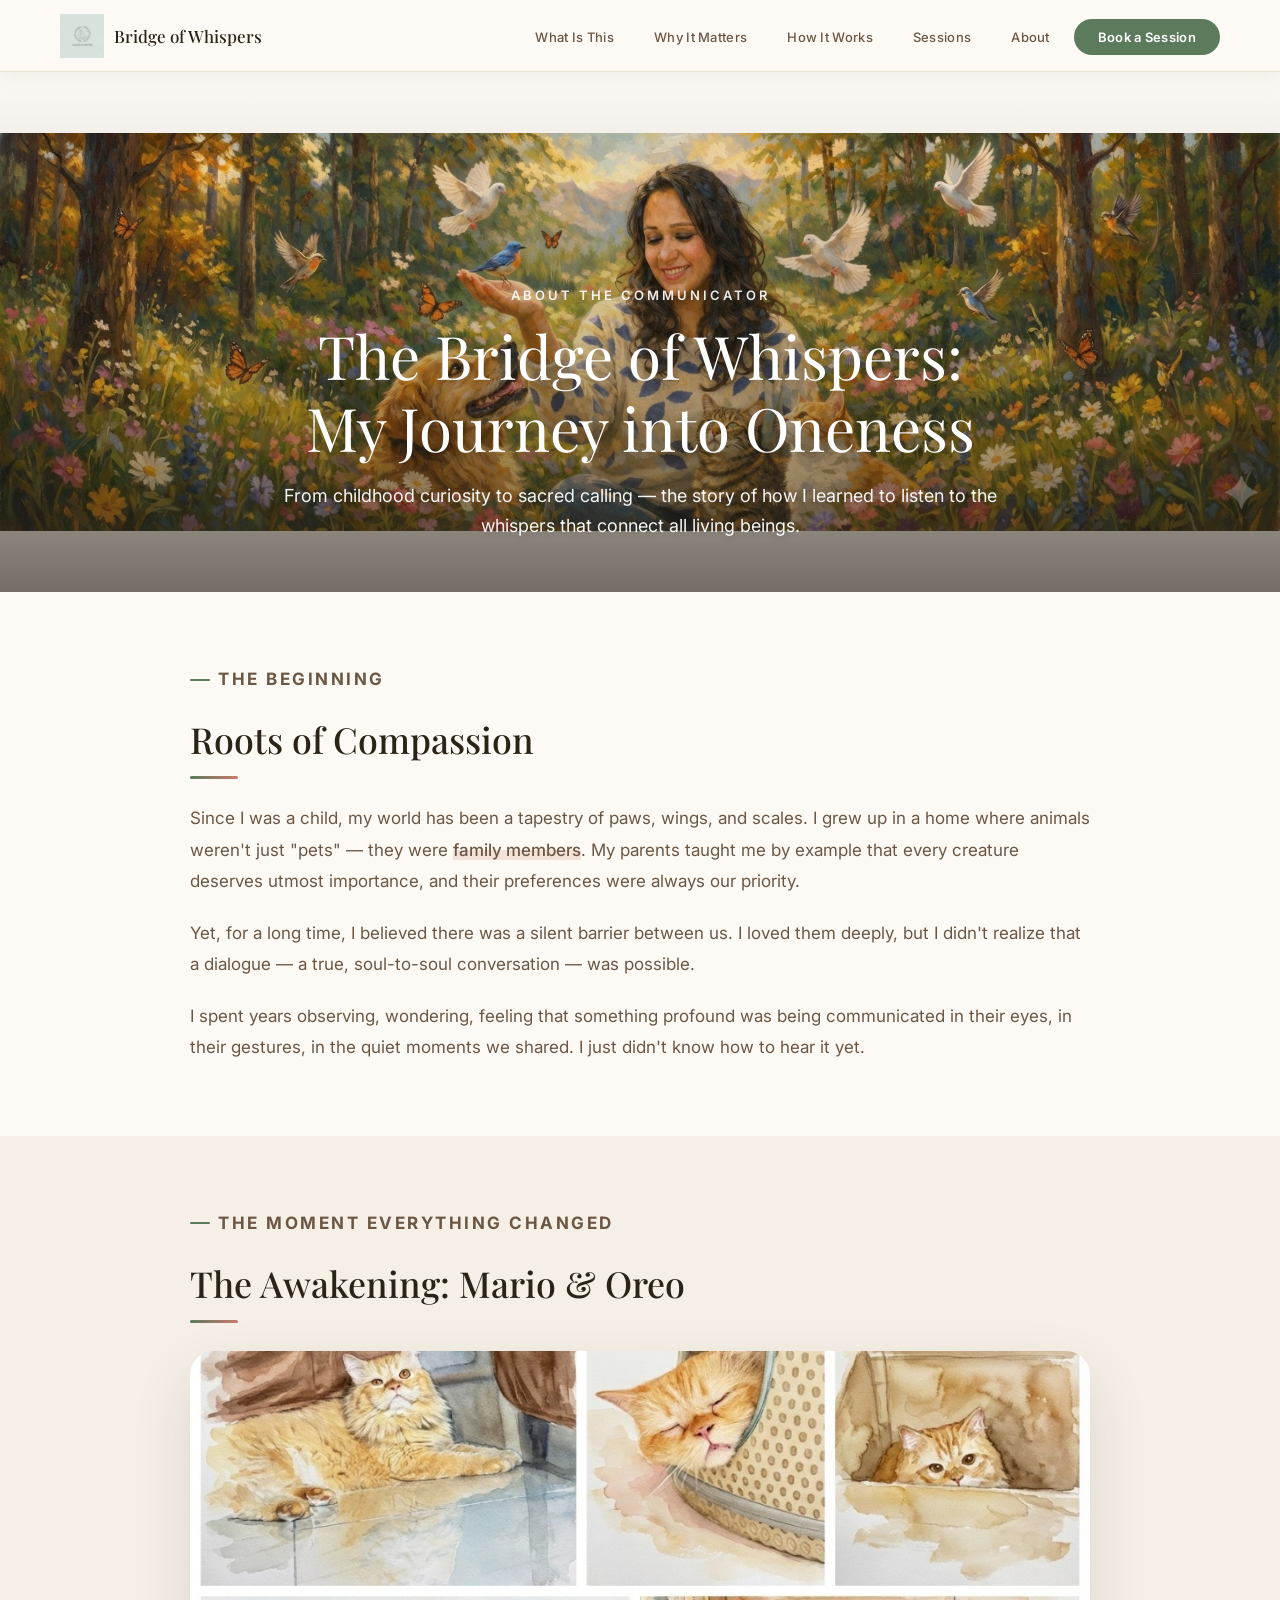
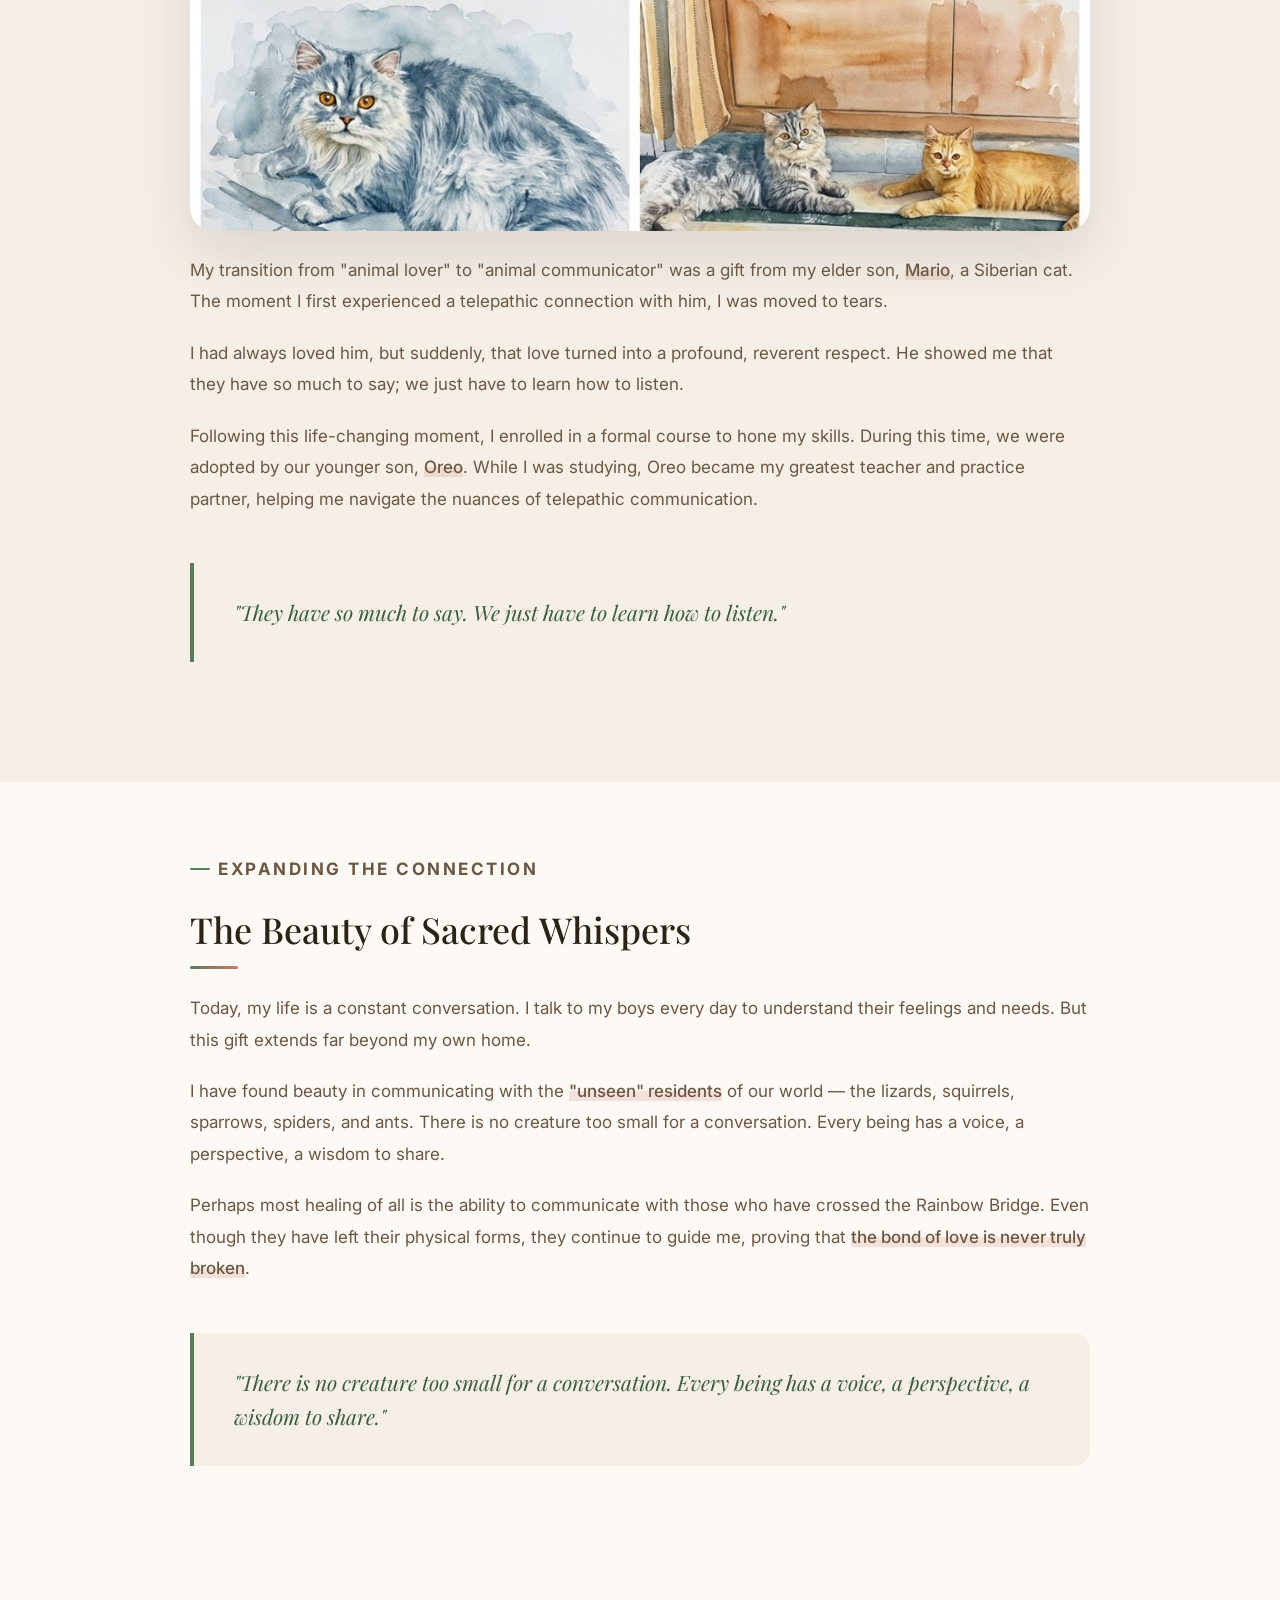
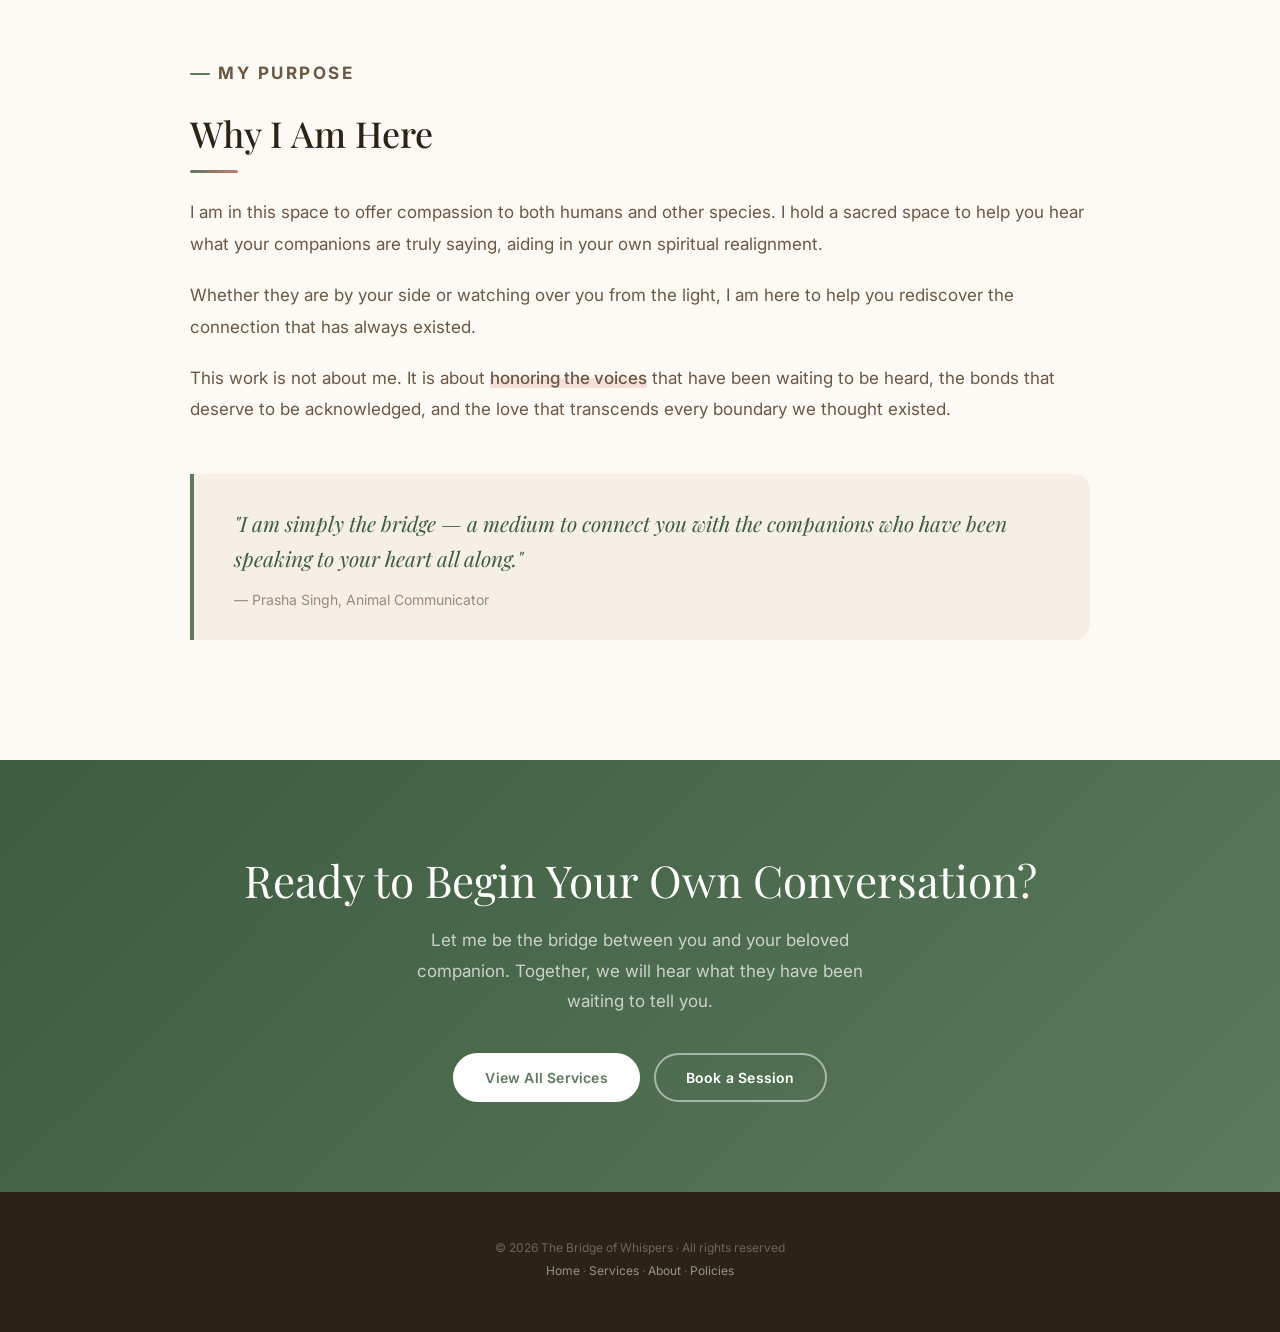
==== about.html @ b5a5ca09 "sacred whispers" ====
<!DOCTYPE html>
<html lang="en">
<head>
<meta charset="UTF-8">
<meta name="viewport" content="width=device-width, initial-scale=1.0">
<title>About Prasha Singh · Bridge of Whispers</title>
<link rel="preconnect" href="https://fonts.googleapis.com">
<link href="https://fonts.googleapis.com/css2?family=Playfair+Display:ital,wght@0,400;0,500;1,400;1,500&family=Inter:wght@300;400;500;600&display=swap" rel="stylesheet">
<style>
/* ─── GLOBAL RESET ─── */
*,*::before,*::after{box-sizing:border-box;margin:0;padding:0}
html{scroll-behavior:smooth;font-size:16px}
body{font-family:'Inter',system-ui,sans-serif;background:#FDFAF5;color:#2C2317;-webkit-font-smoothing:antialiased;overflow-x:hidden}
img{display:block;max-width:100%;height:auto}
a{color:inherit;text-decoration:none}
button{font-family:inherit;cursor:pointer;border:none;outline:none}
ul{list-style:none}

#prog{position:fixed;top:0;left:0;height:3px;width:0%;background:linear-gradient(to right,#5C7A5C,#C97B6E);z-index:9999;transition:width .05s}

/* ══════════════════════════════════════════
   NAV
══════════════════════════════════════════ */
.nav{
  position:fixed;top:0;left:0;right:0;z-index:1000;
  display:flex;align-items:center;justify-content:space-between;
  padding:0 60px;height:72px;
  background:rgba(253,250,245,0.96);
  backdrop-filter:blur(12px);
  border-bottom:1px solid #EDE4D6;
  box-shadow:0 2px 20px rgba(44,35,23,0.08);
}
.nav-logo{display:flex;align-items:center;gap:10px}
.nav-logo img{height:44px;width:auto}
.nav-logo span{font-family:'Playfair Display',serif;font-size:17px;color:#2C2317;font-weight:500}
.nav-links{display:flex;align-items:center;gap:8px}
.nav-links a{
  padding:8px 16px;font-size:13px;font-weight:500;letter-spacing:.3px;
  color:#6B5744;border-radius:6px;transition:background .2s,color .2s;
}
.nav-links a:hover{background:#F0EBE2;color:#2C2317}
.nav-cta{
  padding:10px 24px !important;
  background:#5C7A5C !important;color:#fff !important;
  border-radius:50px !important;font-weight:600 !important;
  transition:background .2s,transform .2s,box-shadow .2s !important;
}
.nav-cta:hover{background:#4A6A4A !important;transform:translateY(-1px) !important;box-shadow:0 6px 20px rgba(92,122,92,.35) !important}
.hamburger{display:none;flex-direction:column;gap:5px;cursor:pointer;padding:8px;background:none;border:none}
.hamburger span{display:block;width:22px;height:2px;background:#2C2317;border-radius:2px;transition:.3s}

/* ══════════════════════════════════════════
   BUTTONS
══════════════════════════════════════════ */
.btn{
  display:inline-flex;align-items:center;gap:8px;
  padding:14px 30px;font-size:14px;font-weight:600;
  border-radius:50px;border:2px solid transparent;
  transition:all .25s;cursor:pointer;letter-spacing:.2px;
}
.btn-primary{background:#5C7A5C;color:#fff;border-color:#5C7A5C}
.btn-primary:hover{background:#4A6A4A;border-color:#4A6A4A;transform:translateY(-2px);box-shadow:0 8px 24px rgba(92,122,92,.35)}
.btn-secondary{background:transparent;color:#5C7A5C;border-color:#5C7A5C}
.btn-secondary:hover{background:#5C7A5C;color:#fff;transform:translateY(-2px)}

/* ══════════════════════════════════════════
   HERO (AURA-SCAN STYLE)
══════════════════════════════════════════ */
.page-hero{
  margin-top:72px;
  position:relative;
  height:520px;
  display:flex;
  align-items:center;
  justify-content:center;
  overflow:hidden;
  background:transparent;
}
.page-hero img{
  height:125%;
  width:auto;
  max-width:100%;
  object-fit:contain;
  display:block;
  margin:0 auto;
}
.page-hero::before{
  content:'';
  position:absolute;
  inset:0;
  background:linear-gradient(
    to top,
    rgba(44,35,23,.65) 0%,
    rgba(44,35,23,.2) 50%,
    transparent 100%
  );
  pointer-events:none;
}
.page-hero-inner{
  position:absolute;
  bottom:50px;
  left:50%;
  transform:translateX(-50%);
  max-width:900px;
  width:100%;
  padding:0 24px;
  text-align:center;
  z-index:2;
  color:#fff;
}
.page-hero-subtitle{
  font-size:13px;font-weight:600;letter-spacing:3px;text-transform:uppercase;
  margin-bottom:16px;opacity:.9;
}
.page-hero-title{
  font-family:'Playfair Display',serif;
  font-size:clamp(36px,5vw,60px);
  font-weight:400;line-height:1.2;
  margin-bottom:18px;text-shadow:0 4px 20px rgba(0,0,0,.3);
}
.page-hero-desc{
  font-size:18px;line-height:1.7;
  max-width:720px;margin:0 auto;
  opacity:.95;text-shadow:0 2px 10px rgba(0,0,0,.2);
}

/* ══════════════════════════════════════════
   ABOUT SECTIONS (AURA-SCAN FORMAT)
══════════════════════════════════════════ */
.service-section{padding:72px 24px;background:#FDFAF5}
.service-section.alt-bg{background:#F5EFE6}
.container{max-width:900px;margin:0 auto}
.section-tag{
  display:inline-flex;align-items:center;gap:8px;
  font-size:11px;font-weight:700;letter-spacing:2.5px;text-transform:uppercase;
  color:#5C7A5C;margin-bottom:16px;
}
.section-tag::before{content:'';display:block;width:20px;height:2px;background:#5C7A5C;border-radius:2px}
.service-section h2{
  font-family:'Playfair Display',serif;font-size:clamp(26px,2.8vw,36px);
  font-weight:500;color:#2C2317;margin-bottom:24px;
  position:relative;padding-bottom:16px;
}
.service-section h2::after{
  content:'';position:absolute;bottom:0;left:0;
  width:48px;height:3px;background:linear-gradient(90deg,#5C7A5C,#C97B6E);
  border-radius:2px;
}
.service-section p{
  font-size:17px;line-height:1.85;color:#6B5744;margin-bottom:20px;
}
.service-section p:last-of-type{margin-bottom:0}
.service-image{
  width:100%;max-height:480px;object-fit:cover;
  border-radius:24px;margin:28px 0 24px;
  box-shadow:0 24px 60px rgba(44,35,23,.12);
}

/* Quote blocks */
.quote-block{
  margin:48px 0;padding:32px 40px;
  background:#F5EFE6;border-left:4px solid#5C7A5C;
  border-radius:0 16px 16px 0;
}
.quote-block p{
  font-family:'Playfair Display',serif;
  font-size:21px;font-style:italic;line-height:1.65;
  color:#3D5C40;margin:0;
}
.quote-block cite{
  display:block;font-style:normal;font-size:14px;
  color:#9B8A7A;margin-top:16px;font-family:'Inter',sans-serif;
}

/* Highlight text */
.highlight{
  background:linear-gradient(to bottom, transparent 50%, rgba(201,123,110,0.2) 50%);
  font-weight:500;
}

/* Mentors section */
.mentors{
  display:flex;gap:32px;margin-top:40px;
  padding-top:40px;border-top:1px solid #EDE4D6;
}
.mentor{
  flex:1;text-align:center;
  padding:24px;border-radius:16px;
  background:#fff;border:1px solid #EDE4D6;
  transition:transform .3s,box-shadow .3s;
}
.mentor:hover{transform:translateY(-4px);box-shadow:0 12px 40px rgba(44,35,23,.09)}
.mentor-icon{font-size:32px;margin-bottom:12px}
.mentor h4{
  font-family:'Playfair Display',serif;
  font-size:19px;font-weight:500;color:#2C2317;margin-bottom:6px;
}
.mentor p{font-size:13px;color:#9B8A7A}

/* ══════════════════════════════════════════
   CTA SECTION
══════════════════════════════════════════ */
.cta-section{
  background:linear-gradient(135deg,#3D5C40 0%,#5C7A5C 100%);
  padding:90px 60px;text-align:center;
}
.cta-section h2{
  font-family:'Playfair Display',serif;font-size:clamp(28px,3.5vw,44px);
  font-weight:400;color:#fff;margin-bottom:16px;
}
.cta-section p{font-size:17px;color:rgba(255,255,255,.7);max-width:500px;margin:0 auto 36px;line-height:1.8}
.cta-btns{display:flex;gap:14px;justify-content:center;flex-wrap:wrap}
.btn-white{background:#fff;color:#5C7A5C;border-color:#fff}
.btn-white:hover{background:rgba(255,255,255,.9);transform:translateY(-2px)}

/* ══════════════════════════════════════════
   FOOTER
══════════════════════════════════════════ */
footer{background:#2C2317;padding:48px 60px;text-align:center}
footer p{font-size:12px;color:rgba(255,255,255,.3);margin-bottom:6px}
footer a{color:rgba(255,255,255,.5);transition:color .2s}
footer a:hover{color:#fff}

/* ══════════════════════════════════════════
   RESPONSIVE
══════════════════════════════════════════ */
@media(max-width:1024px){
  .mentors{flex-direction:column}
}
@media(max-width:900px){
  .nav{padding:0 24px}
  .nav-links{display:none}
  .hamburger{display:flex}
  .page-hero{min-height:38vh;height:auto;padding:24px 20px 36px}
  .page-hero img{height:auto;max-height:50vh}
  .service-section{padding:56px 20px}
  .cta-section{padding:72px 32px}
  footer{padding:36px 32px}
}
@media(max-width:640px){
  .page-hero-title{font-size:32px}
  .page-hero-desc{font-size:16px}
  .quote-block{padding:24px;margin:32px 0}
  .quote-block p{font-size:18px}
}
.nav-links.mobile-open{
  display:flex;flex-direction:column;position:fixed;
  top:72px;left:0;right:0;bottom:0;
  background:rgba(253,250,245,0.97);backdrop-filter:blur(16px);
  align-items:center;justify-content:center;gap:28px;z-index:999;
}
.nav-links.mobile-open a{font-size:20px;padding:10px 20px}

/* ══════════════════════════════════════════
   REVEAL ANIMATIONS
══════════════════════════════════════════ */
.r{opacity:0;transform:translateY(24px);transition:opacity .7s ease,transform .7s ease}
.r.show{opacity:1;transform:none}
</style>
</head>
<body>

<div id="prog"></div>

<!-- ══ NAV ══ -->
<nav class="nav">
  <a href="index.html" class="nav-logo">
    <img src="assets/image12.png" alt="Bridge of Whispers logo">
    <span>Bridge of Whispers</span>
  </a>
  <ul class="nav-links" id="navLinks">
    <li><a href="index.html#what">What Is This</a></li>
    <li><a href="index.html#why">Why It Matters</a></li>
    <li><a href="index.html#how">How It Works</a></li>
    <li><a href="index.html#sessions">Sessions</a></li>
    <li><a href="about.html">About</a></li>
    <li><a href="index.html" class="nav-cta">Book a Session</a></li>
  </ul>
  <button class="hamburger" id="menuBtn" aria-label="Open menu">
    <span></span><span></span><span></span>
  </button>
</nav>

<!-- ══ HERO ══ -->
<section class="page-hero" aria-label="About Prasha Singh">
  <img src="assets/aboutsection.png" alt="Prasha Singh with animals">
  <div class="page-hero-inner">
    <p class="page-hero-subtitle">About the Communicator</p>
    <h1 class="page-hero-title">The Bridge of Whispers:<br>My Journey into Oneness</h1>
    <p class="page-hero-desc">
      From childhood curiosity to sacred calling — the story of how I learned to listen to the whispers that connect all living beings.
    </p>
  </div>
</section>

<!-- ══ ROOTS OF COMPASSION ══ -->
<section class="service-section">
  <div class="container">
    <p class="section-tag r">The Beginning</p>
    <h2 class="r">Roots of Compassion</h2>
    <p class="r">Since I was a child, my world has been a tapestry of paws, wings, and scales. I grew up in a home where animals weren't just "pets" — they were <span class="highlight">family members</span>. My parents taught me by example that every creature deserves utmost importance, and their preferences were always our priority.</p>
    <p class="r">Yet, for a long time, I believed there was a silent barrier between us. I loved them deeply, but I didn't realize that a dialogue — a true, soul-to-soul conversation — was possible.</p>
    <p class="r">I spent years observing, wondering, feeling that something profound was being communicated in their eyes, in their gestures, in the quiet moments we shared. I just didn't know how to hear it yet.</p>
  </div>
</section>

<!-- ══ THE AWAKENING ══ -->
<section class="service-section alt-bg">
  <div class="container">
    <p class="section-tag r">The Moment Everything Changed</p>
    <h2 class="r">The Awakening: Mario & Oreo</h2>
    <img class="service-image r" src="assets/image4.png" alt="Mario and Oreo - Siberian cats">
    <p class="r">My transition from "animal lover" to "animal communicator" was a gift from my elder son, <span class="highlight">Mario</span>, a Siberian cat. The moment I first experienced a telepathic connection with him, I was moved to tears.</p>
    <p class="r">I had always loved him, but suddenly, that love turned into a profound, reverent respect. He showed me that they have so much to say; we just have to learn how to listen.</p>
    <p class="r">Following this life-changing moment, I enrolled in a formal course to hone my skills. During this time, we were adopted by our younger son, <span class="highlight">Oreo</span>. While I was studying, Oreo became my greatest teacher and practice partner, helping me navigate the nuances of telepathic communication.</p>
    <div class="quote-block r">
      <p>"They have so much to say. We just have to learn how to listen."</p>
    </div>
  </div>
</section>

<!-- ══ BEAUTY OF SACRED WHISPERS ══ -->
<section class="service-section">
  <div class="container">
    <p class="section-tag r">Expanding the Connection</p>
    <h2 class="r">The Beauty of Sacred Whispers</h2>
    <p class="r">Today, my life is a constant conversation. I talk to my boys every day to understand their feelings and needs. But this gift extends far beyond my own home.</p>
    <p class="r">I have found beauty in communicating with the <span class="highlight">"unseen" residents</span> of our world — the lizards, squirrels, sparrows, spiders, and ants. There is no creature too small for a conversation. Every being has a voice, a perspective, a wisdom to share.</p>
    <p class="r">Perhaps most healing of all is the ability to communicate with those who have crossed the Rainbow Bridge. Even though they have left their physical forms, they continue to guide me, proving that <span class="highlight">the bond of love is never truly broken</span>.</p>
    <div class="quote-block r">
      <p>"There is no creature too small for a conversation. Every being has a voice, a perspective, a wisdom to share."</p>
    </div>
  </div>
</section>

<!-- ══ SPIRITUAL REALIGNMENT ══ -->
<!-- <section class="service-section alt-bg">
  <div class="container">
    <p class="section-tag r">The Path Revealed</p>
    <h2 class="r">A Spiritual Realignment</h2>
    <p class="r">This journey was more than just learning a skill; it was a <span class="highlight">soul awakening</span>. It led me to the realization of Oneness — the eternal truth that we are all connected.</p>
    <p class="r">Guided by my mentors, <strong>Akshaya Kawle</strong> and <strong>Aleesha Aggarwal Goyal</strong>, I learned to refine my skills in interspecies and landscape communication. They taught me not just the technique, but the reverence, the ethics, and the spiritual depth required to hold this sacred space.</p>
    <p class="r">I soon realized that this gift is not mine to "own." It is a divine flow. I am simply <span class="highlight">the bridge</span> — a medium to connect humans with animals, plants, and the very land we walk upon.</p>
    <div class="mentors r">
      <div class="mentor">
        <div class="mentor-icon">🌿</div>
        <h4>Akshaya Kawle</h4>
        <p>Mentor · Celtic Learning Solutions</p>
      </div>
      <div class="mentor">
        <div class="mentor-icon">✨</div>
        <h4>Aleesha Aggarwal Goyal</h4>
        <p>Mentor · Mystic Purple</p>
      </div>
    </div>
  </div>
</section> -->

<!-- ══ WHY I AM HERE ══ -->
<section class="service-section">
  <div class="container">
    <p class="section-tag r">My Purpose</p>
    <h2 class="r">Why I Am Here</h2>
    <p class="r">I am in this space to offer compassion to both humans and other species. I hold a sacred space to help you hear what your companions are truly saying, aiding in your own spiritual realignment.</p>
    <p class="r">Whether they are by your side or watching over you from the light, I am here to help you rediscover the connection that has always existed.</p>
    <p class="r">This work is not about me. It is about <span class="highlight">honoring the voices</span> that have been waiting to be heard, the bonds that deserve to be acknowledged, and the love that transcends every boundary we thought existed.</p>
    <div class="quote-block r">
      <p>"I am simply the bridge — a medium to connect you with the companions who have been speaking to your heart all along."</p>
      <cite>— Prasha Singh, Animal Communicator</cite>
    </div>
  </div>
</section>

<!-- ══ CTA ══ -->
<section class="cta-section">
  <h2>Ready to Begin Your Own Conversation?</h2>
  <p>Let me be the bridge between you and your beloved companion. Together, we will hear what they have been waiting to tell you.</p>
  <div class="cta-btns">
    <a href="index.html#sessions" class="btn btn-white">View All Services</a>
    <a href="index.html" class="btn" style="background:transparent;color:#fff;border-color:rgba(255,255,255,.5)">Book a Session</a>
  </div>
</section>

<!-- ══ FOOTER ══ -->
<footer>
  <p>© 2026 The Bridge of Whispers · All rights reserved</p>
  <p style="margin-top:8px">
    <a href="index.html">Home</a> · 
    <a href="index.html#sessions">Services</a> · 
    <a href="about.html">About</a> · 
    <a href="policies.html">Policies</a>
  </p>
</footer>

<script>
(function(){
  // Scroll progress
  const prog = document.getElementById('prog');
  window.addEventListener('scroll', function(){
    var pct = window.scrollY / (document.documentElement.scrollHeight - window.innerHeight) * 100;
    prog.style.width = pct + '%';
  }, {passive:true});

  // Mobile menu
  var menuBtn = document.getElementById('menuBtn');
  var navLinks = document.getElementById('navLinks');
  menuBtn.addEventListener('click', function(){
    var open = navLinks.classList.toggle('mobile-open');
    document.body.style.overflow = open ? 'hidden' : '';
    menuBtn.children[0].style.transform = open ? 'rotate(45deg) translate(5px,5px)' : '';
    menuBtn.children[1].style.opacity = open ? '0' : '1';
    menuBtn.children[2].style.transform = open ? 'rotate(-45deg) translate(5px,-5px)' : '';
  });
  navLinks.querySelectorAll('a').forEach(function(a){
    a.addEventListener('click', function(){
      navLinks.classList.remove('mobile-open');
      document.body.style.overflow = '';
      menuBtn.children[0].style.transform = '';
      menuBtn.children[1].style.opacity = '1';
      menuBtn.children[2].style.transform = '';
    });
  });

  // Reveal on scroll
  var revealEls = document.querySelectorAll('.r');
  var obs = new IntersectionObserver(function(entries){
    entries.forEach(function(e){
      if(e.isIntersecting){ e.target.classList.add('show'); obs.unobserve(e.target); }
    });
  }, {threshold:0.1, rootMargin:'0px 0px -32px 0px'});
  revealEls.forEach(function(el){ obs.observe(el); });
})();
</script>
</body>
</html>
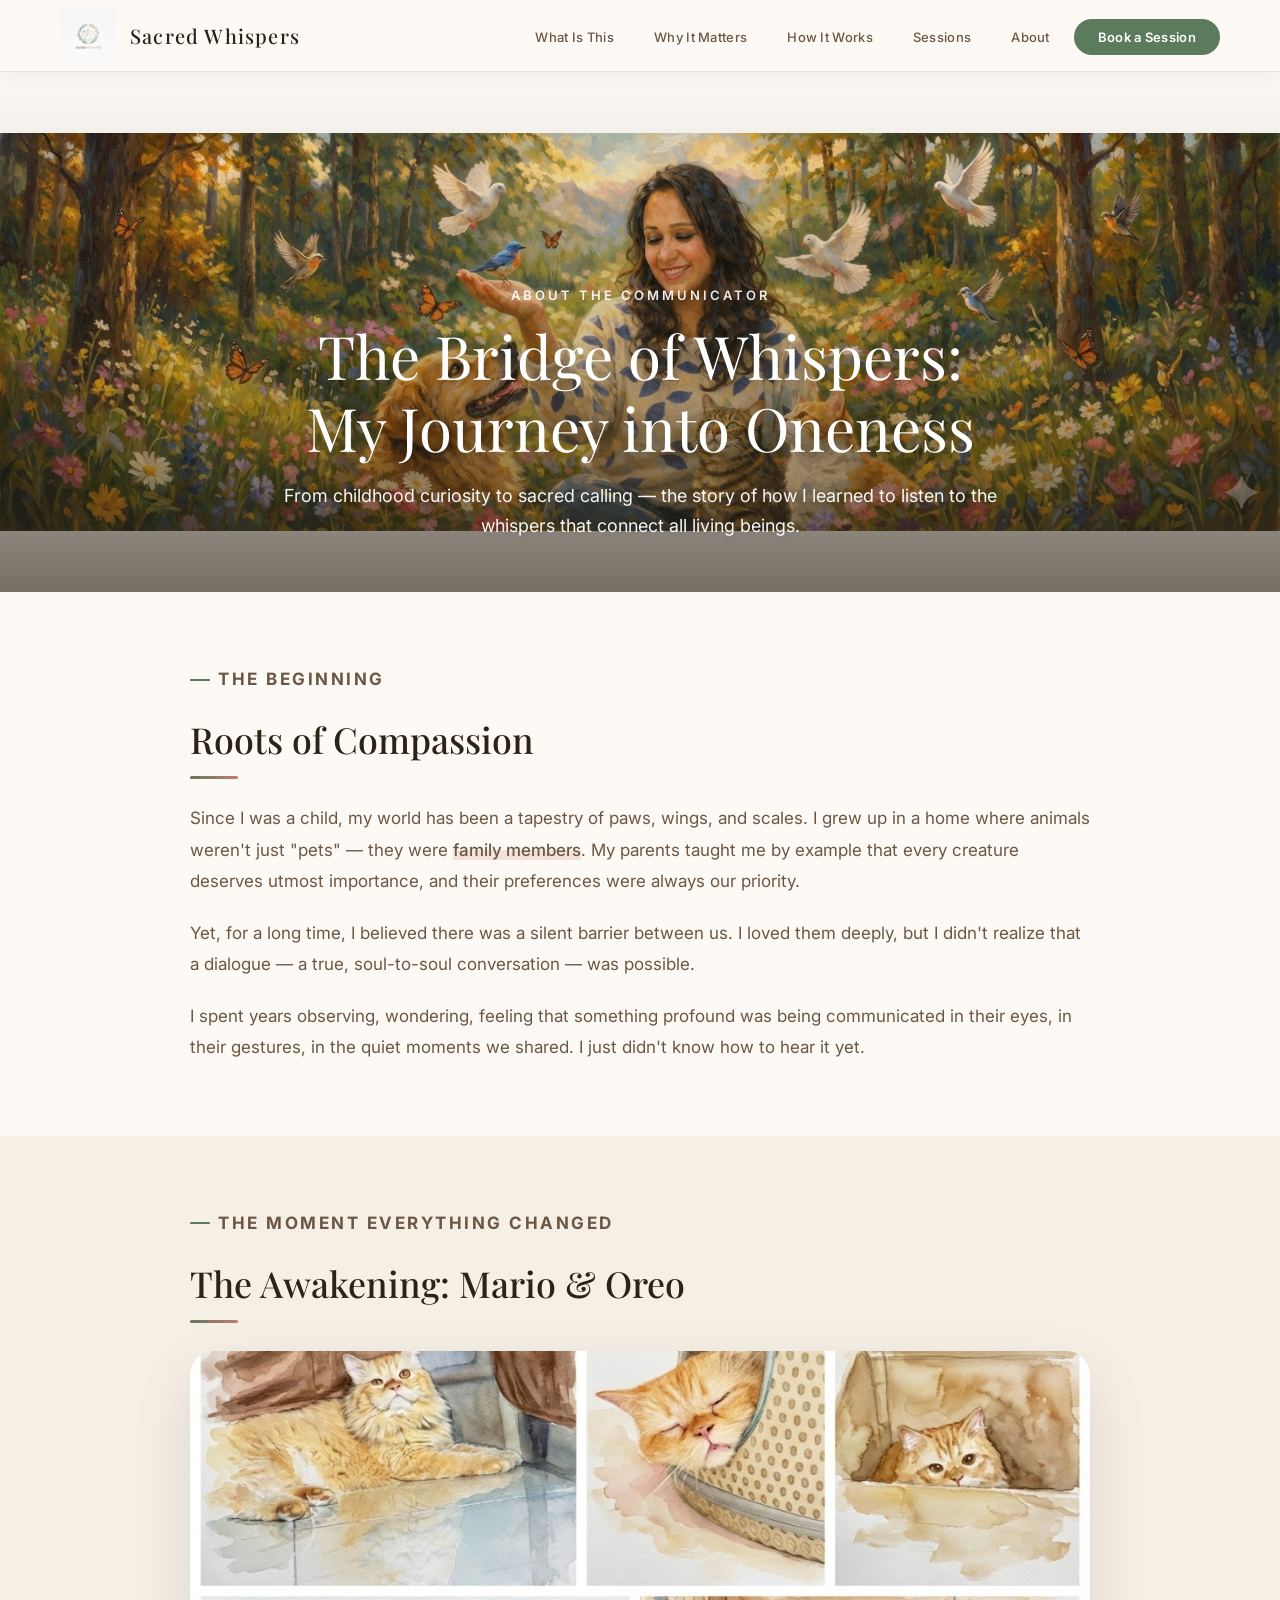
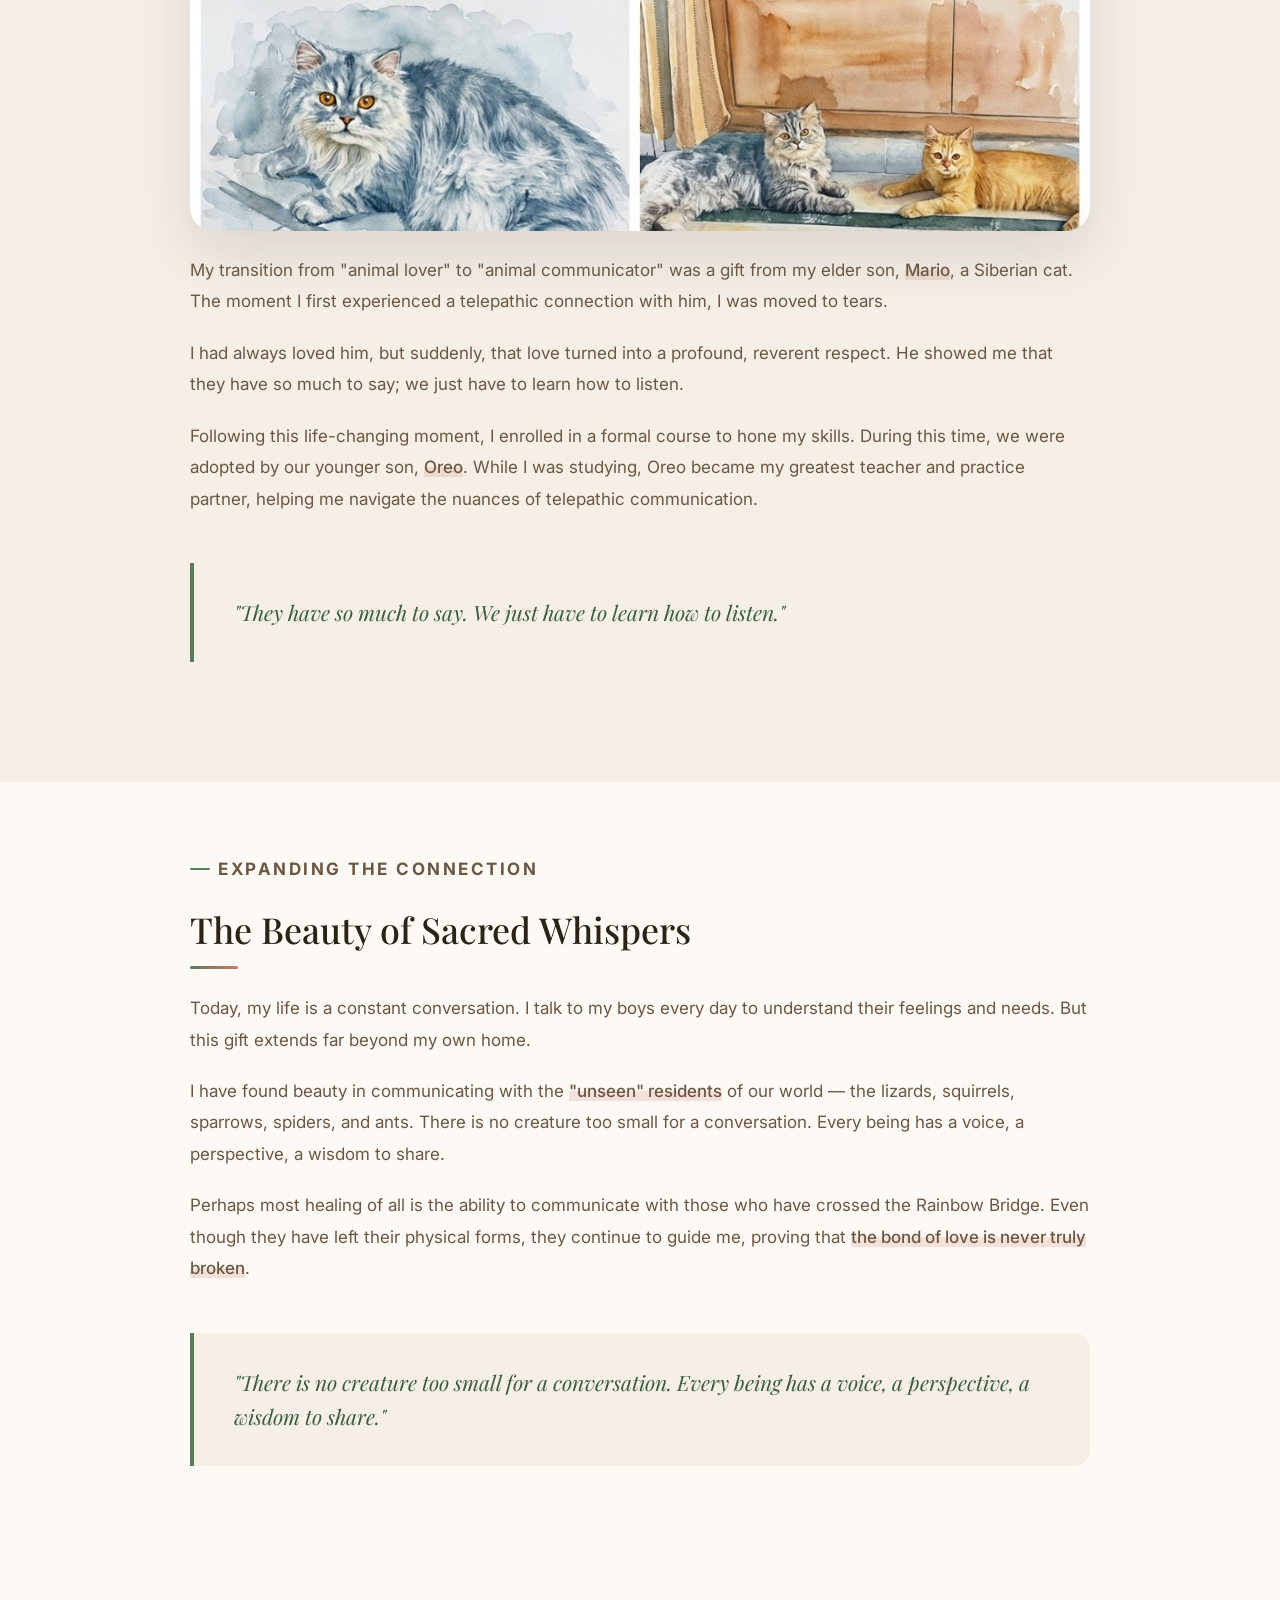
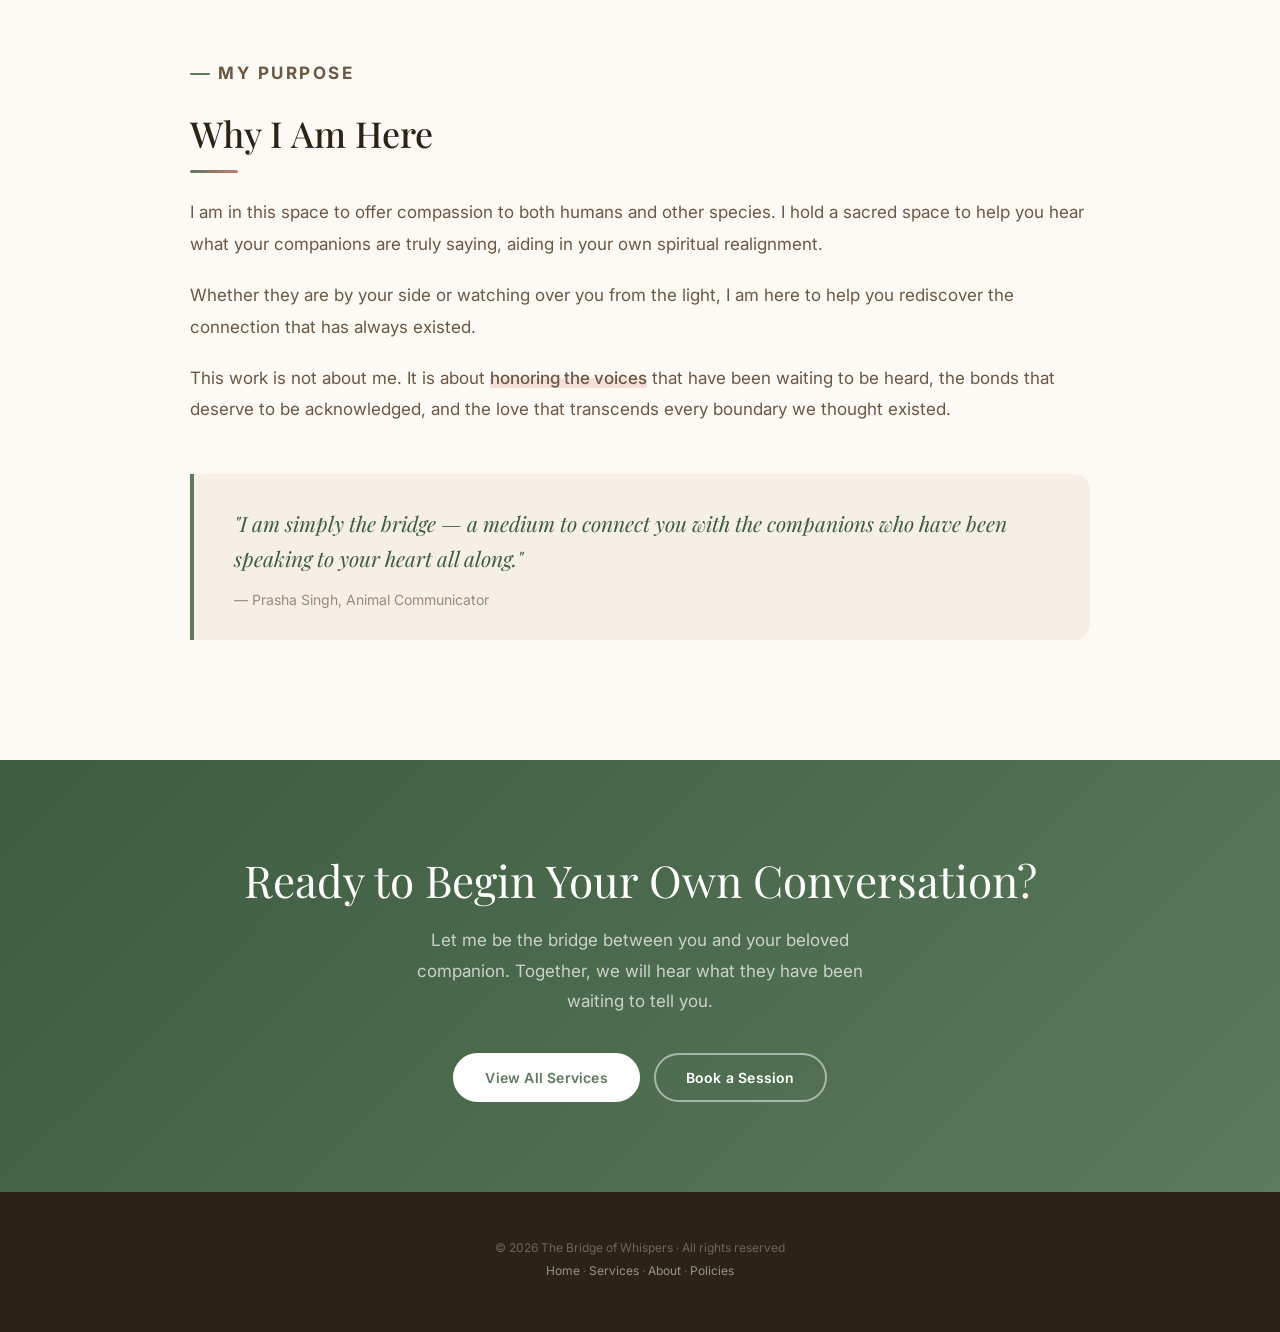
==== commit 8ee25178: "Logo fixed" ====
--- a/about.html
+++ b/about.html
@@ -30,9 +30,10 @@
   border-bottom:1px solid #EDE4D6;
   box-shadow:0 2px 20px rgba(44,35,23,0.08);
 }
-.nav-logo{display:flex;align-items:center;gap:10px}
-.nav-logo img{height:44px;width:auto}
-.nav-logo span{font-family:'Playfair Display',serif;font-size:17px;color:#2C2317;font-weight:500}
+.nav-logo{display:flex;align-items:center;gap:14px;transition:opacity .2s}
+.nav-logo:hover{opacity:.9}
+.nav-logo img{height:56px;width:auto;min-width:56px;object-fit:contain;object-position:left center;flex-shrink:0}
+.nav-logo .logo-text{font-family:'Playfair Display',serif;font-size:20px;font-weight:500;letter-spacing:1.2px;color:#2C2317;line-height:1.2}
 .nav-links{display:flex;align-items:center;gap:8px}
 .nav-links a{
   padding:8px 16px;font-size:13px;font-weight:500;letter-spacing:.3px;
@@ -265,8 +266,8 @@
 <!-- ══ NAV ══ -->
 <nav class="nav">
   <a href="index.html" class="nav-logo">
-    <img src="assets/image12.png" alt="Bridge of Whispers logo">
-    <span>Bridge of Whispers</span>
+    <img src="assets/logo.png" alt="Sacred Whispers — Animal Telepathic Communication">
+    <span class="logo-text">Sacred Whispers</span>
   </a>
   <ul class="nav-links" id="navLinks">
     <li><a href="index.html#what">What Is This</a></li>
@@ -274,7 +275,7 @@
     <li><a href="index.html#how">How It Works</a></li>
     <li><a href="index.html#sessions">Sessions</a></li>
     <li><a href="about.html">About</a></li>
-    <li><a href="index.html" class="nav-cta">Book a Session</a></li>
+    <li><a href="index.html#book" class="nav-cta">Book a Session</a></li>
   </ul>
   <button class="hamburger" id="menuBtn" aria-label="Open menu">
     <span></span><span></span><span></span>
@@ -377,7 +378,7 @@
   <p>Let me be the bridge between you and your beloved companion. Together, we will hear what they have been waiting to tell you.</p>
   <div class="cta-btns">
     <a href="index.html#sessions" class="btn btn-white">View All Services</a>
-    <a href="index.html" class="btn" style="background:transparent;color:#fff;border-color:rgba(255,255,255,.5)">Book a Session</a>
+    <a href="index.html#book" class="btn" style="background:transparent;color:#fff;border-color:rgba(255,255,255,.5)">Book a Session</a>
   </div>
 </section>
 
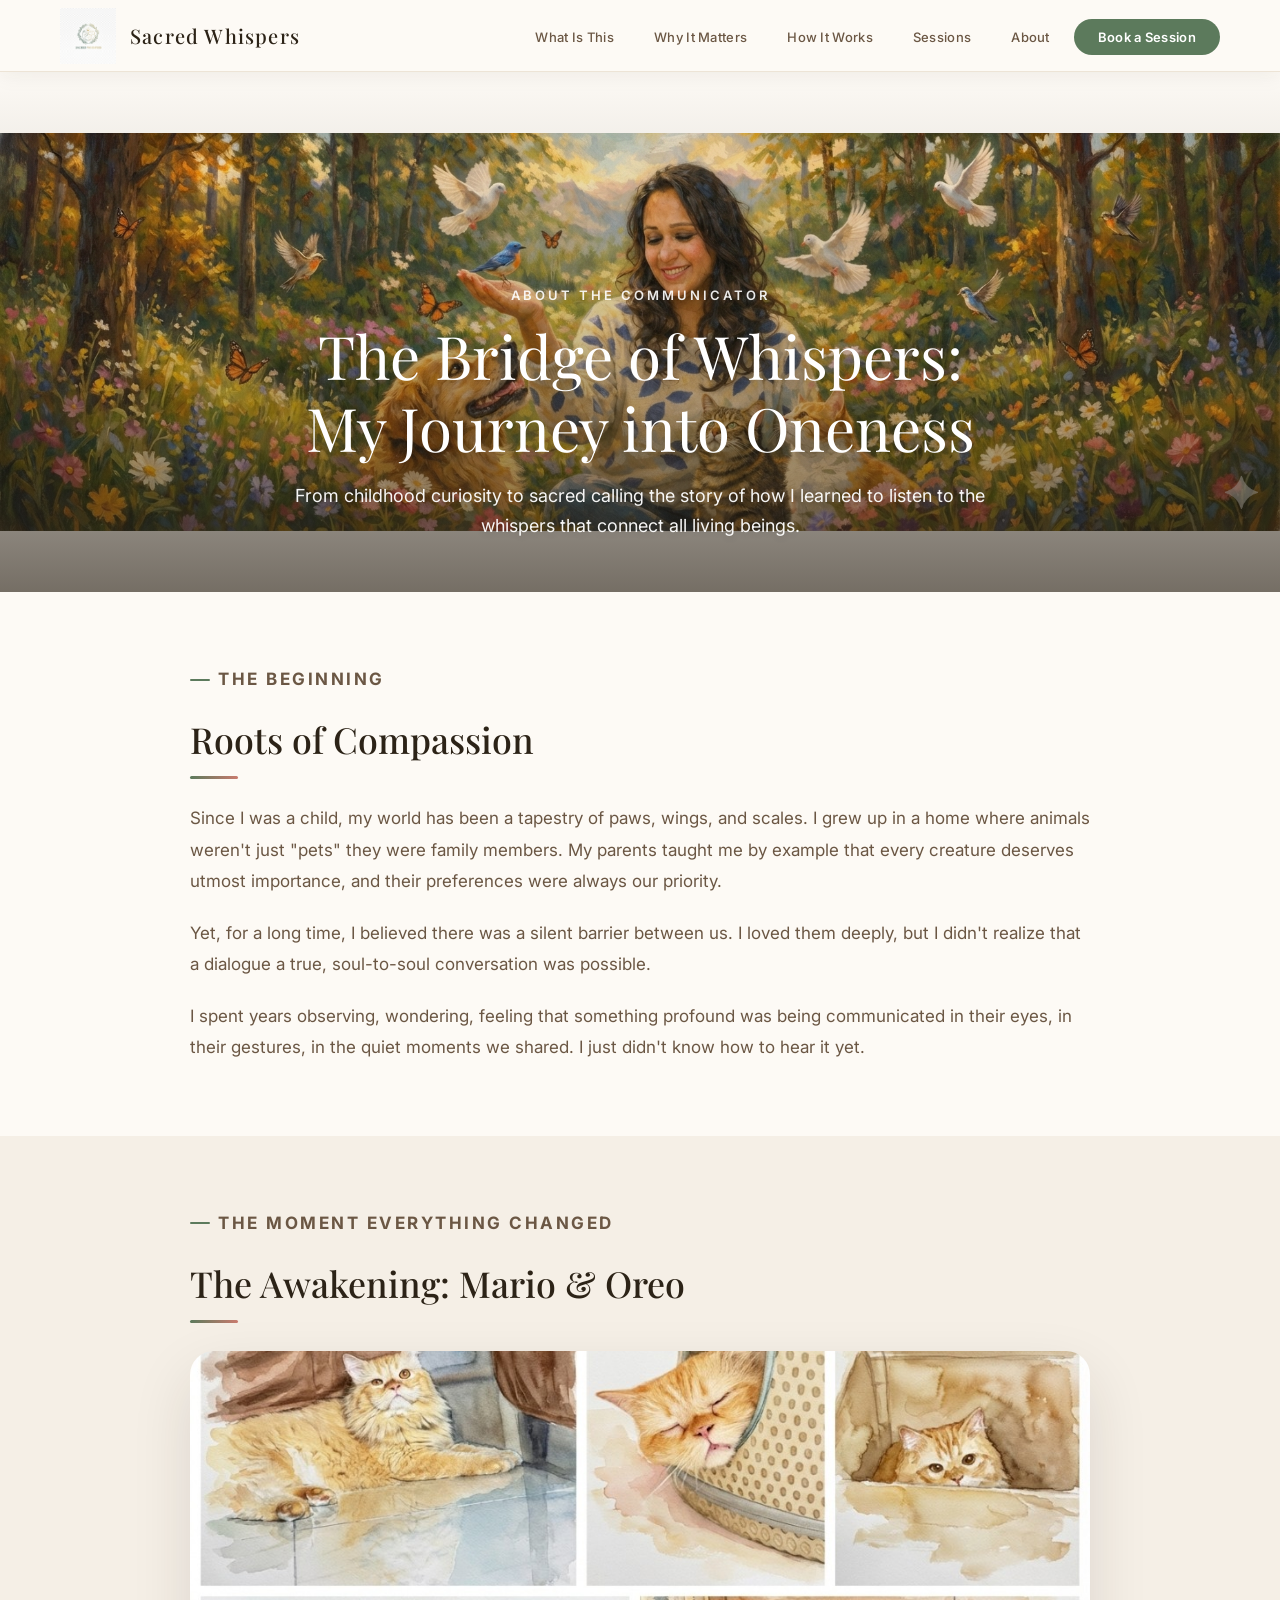
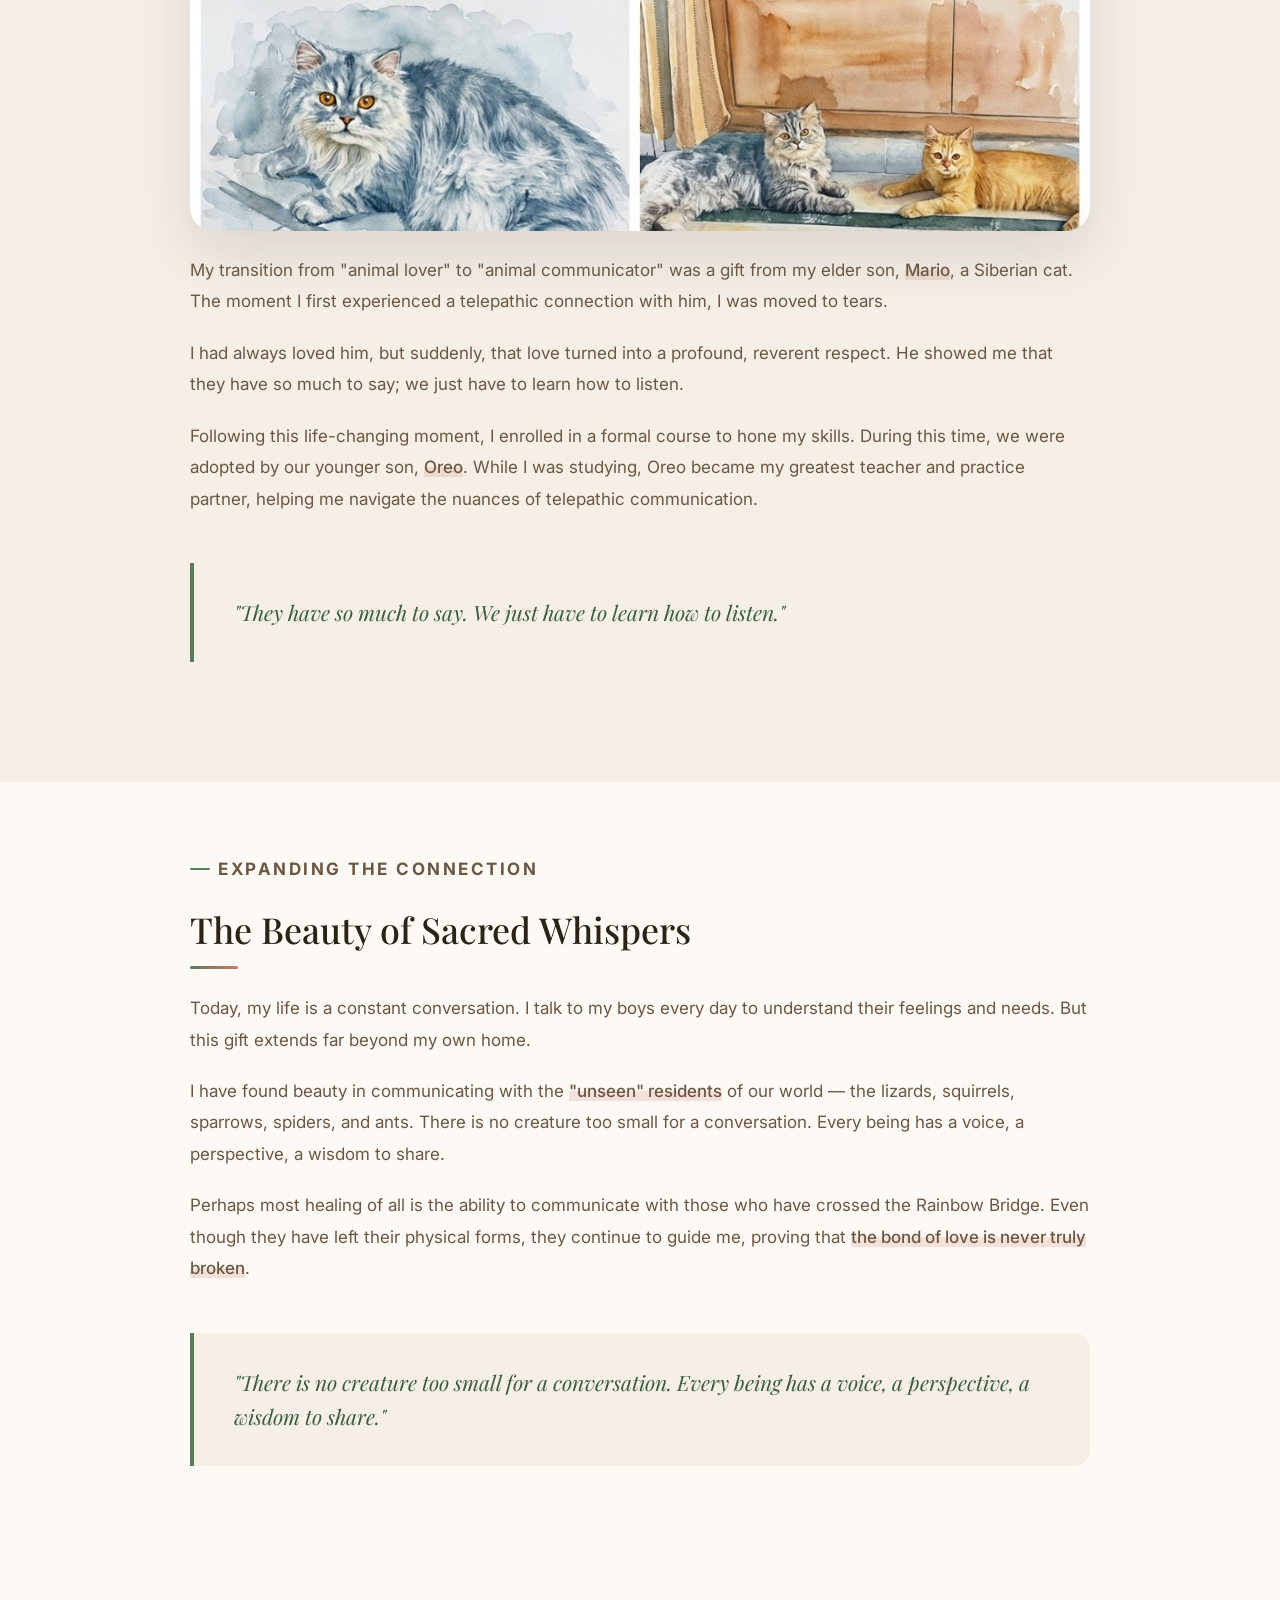
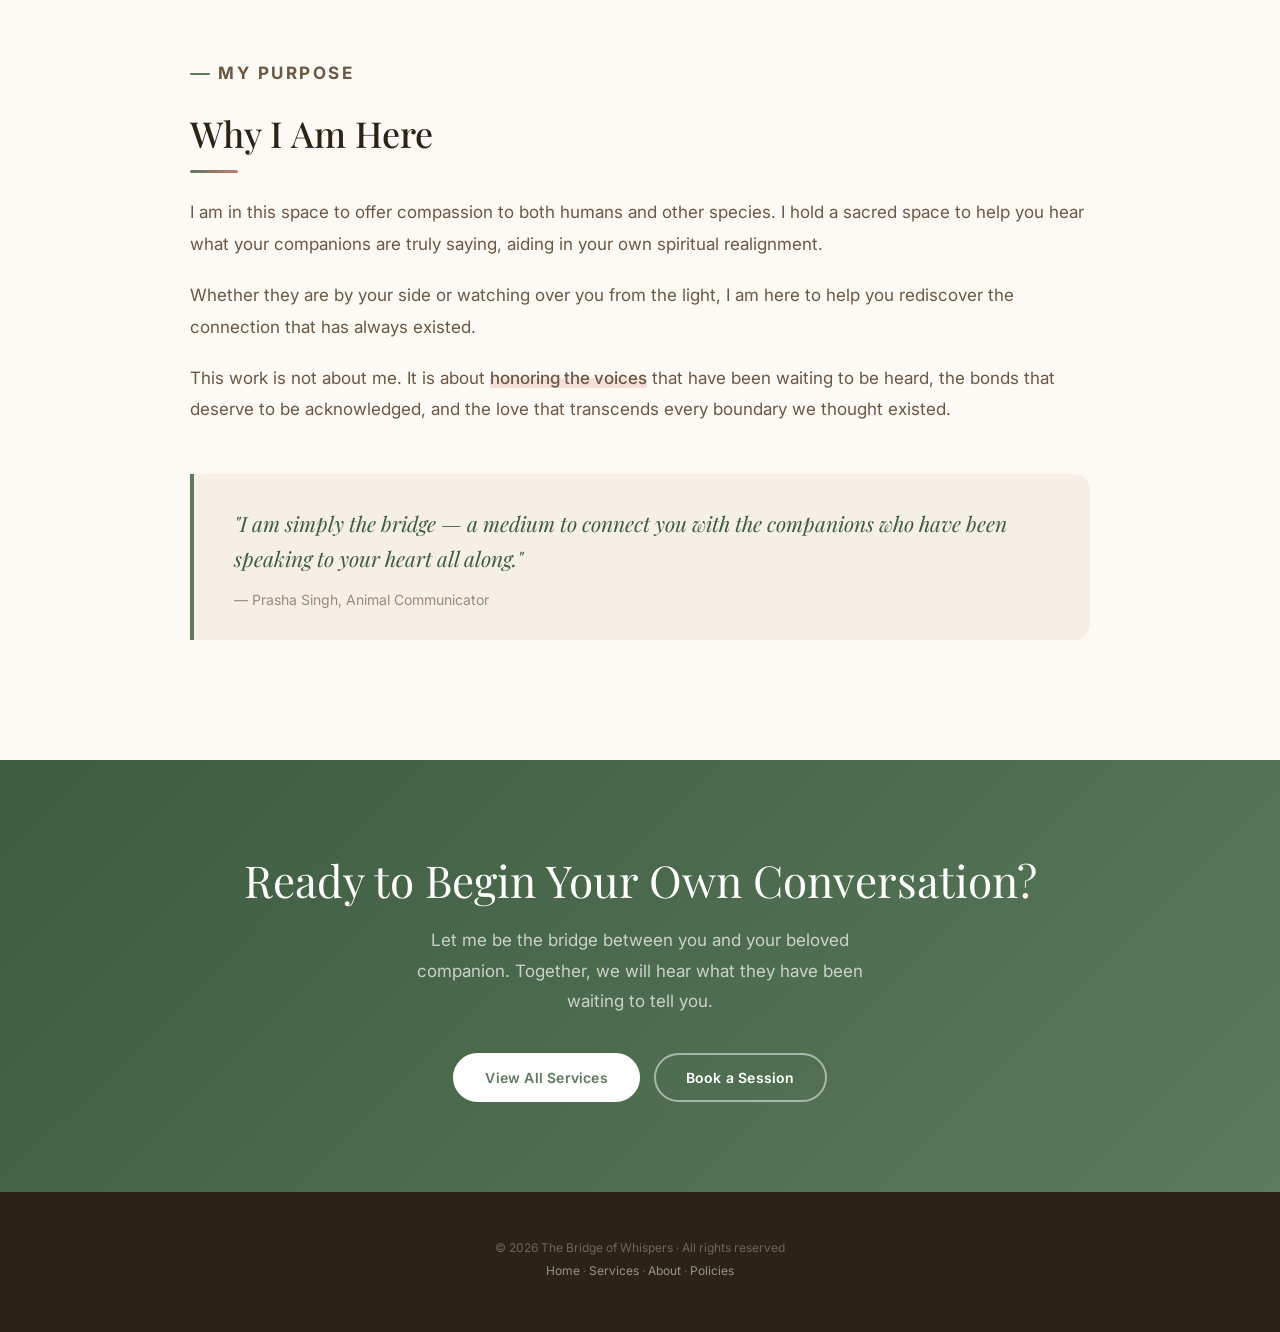
==== commit e4a86cc3: "fixed text dash and image" ====
--- a/about.html
+++ b/about.html
@@ -289,7 +289,7 @@
     <p class="page-hero-subtitle">About the Communicator</p>
     <h1 class="page-hero-title">The Bridge of Whispers:<br>My Journey into Oneness</h1>
     <p class="page-hero-desc">
-      From childhood curiosity to sacred calling — the story of how I learned to listen to the whispers that connect all living beings.
+      From childhood curiosity to sacred calling the story of how I learned to listen to the whispers that connect all living beings.
     </p>
   </div>
 </section>
@@ -299,8 +299,8 @@
   <div class="container">
     <p class="section-tag r">The Beginning</p>
     <h2 class="r">Roots of Compassion</h2>
-    <p class="r">Since I was a child, my world has been a tapestry of paws, wings, and scales. I grew up in a home where animals weren't just "pets" — they were <span class="highlight">family members</span>. My parents taught me by example that every creature deserves utmost importance, and their preferences were always our priority.</p>
-    <p class="r">Yet, for a long time, I believed there was a silent barrier between us. I loved them deeply, but I didn't realize that a dialogue — a true, soul-to-soul conversation — was possible.</p>
+    <p class="r">Since I was a child, my world has been a tapestry of paws, wings, and scales. I grew up in a home where animals weren't just "pets" they were family members. My parents taught me by example that every creature deserves utmost importance, and their preferences were always our priority.</p>
+    <p class="r">Yet, for a long time, I believed there was a silent barrier between us. I loved them deeply, but I didn't realize that a dialogue a true, soul-to-soul conversation was possible.</p>
     <p class="r">I spent years observing, wondering, feeling that something profound was being communicated in their eyes, in their gestures, in the quiet moments we shared. I just didn't know how to hear it yet.</p>
   </div>
 </section>
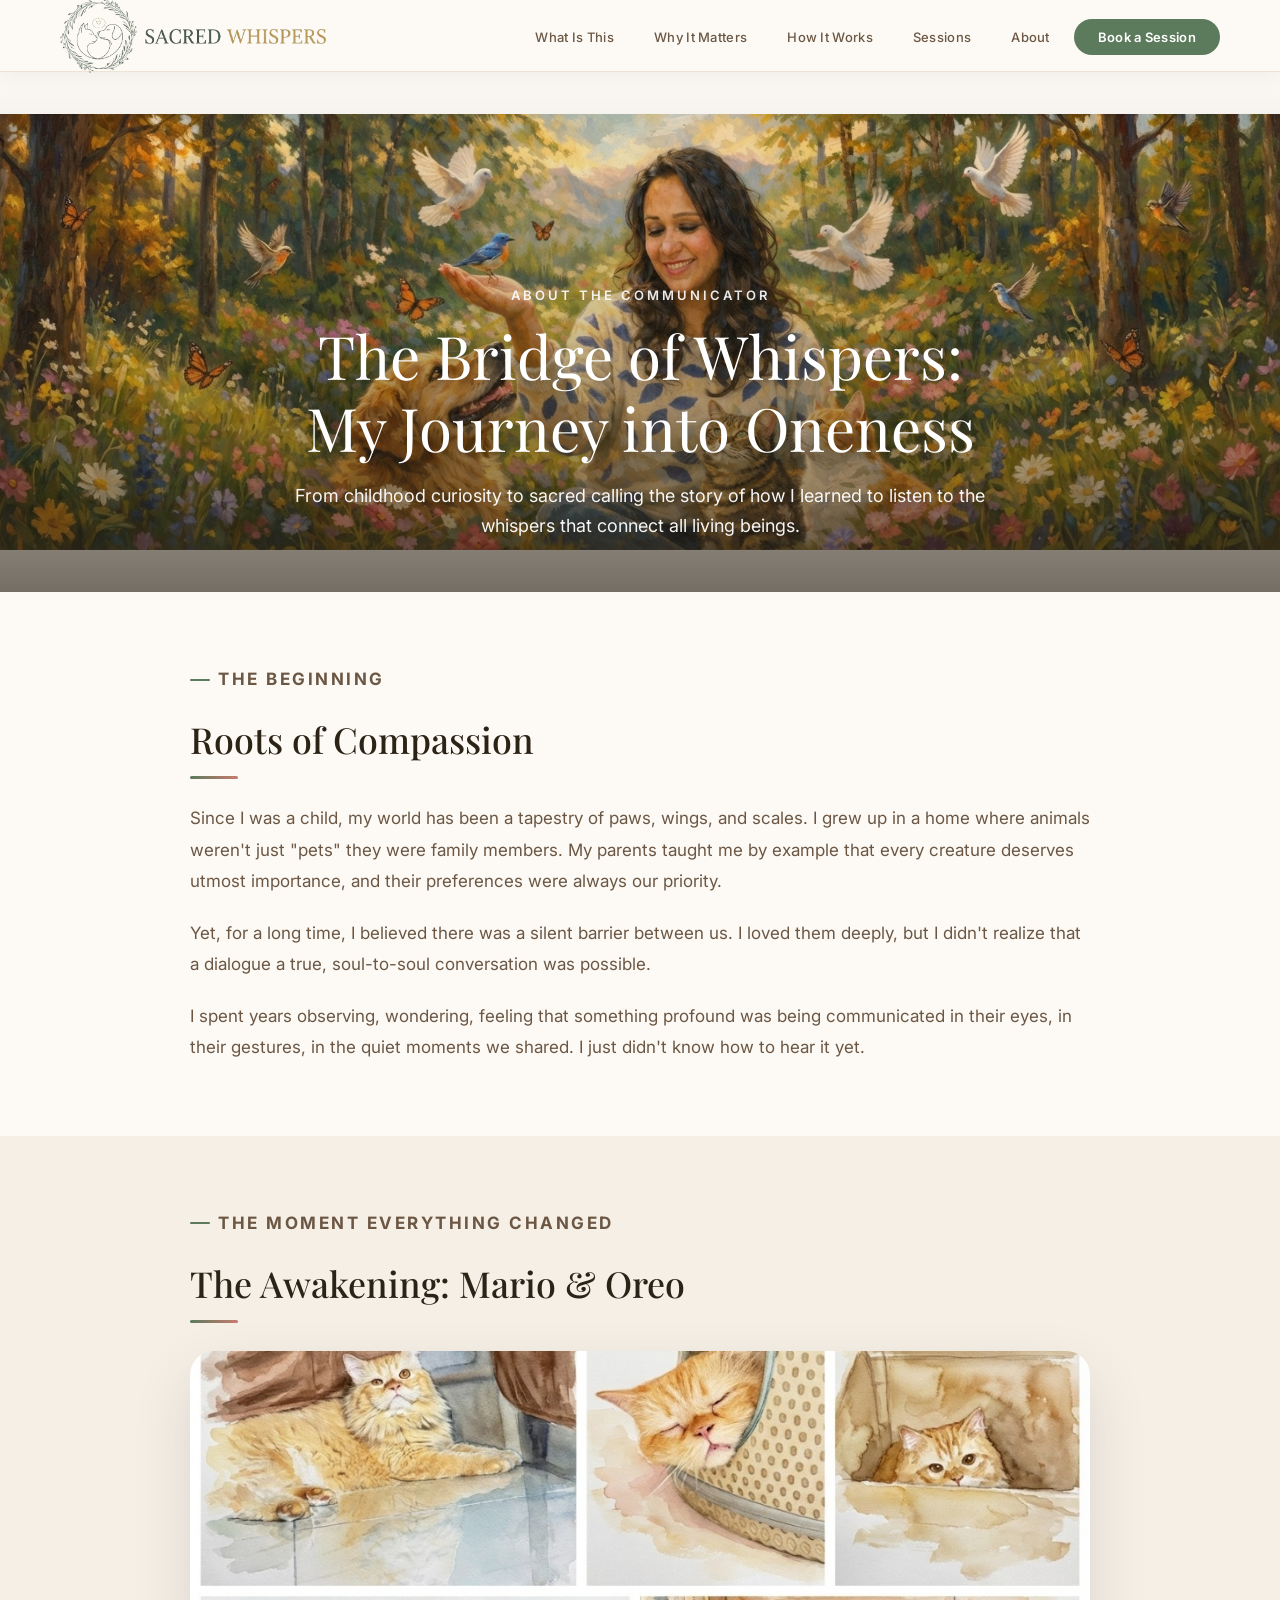
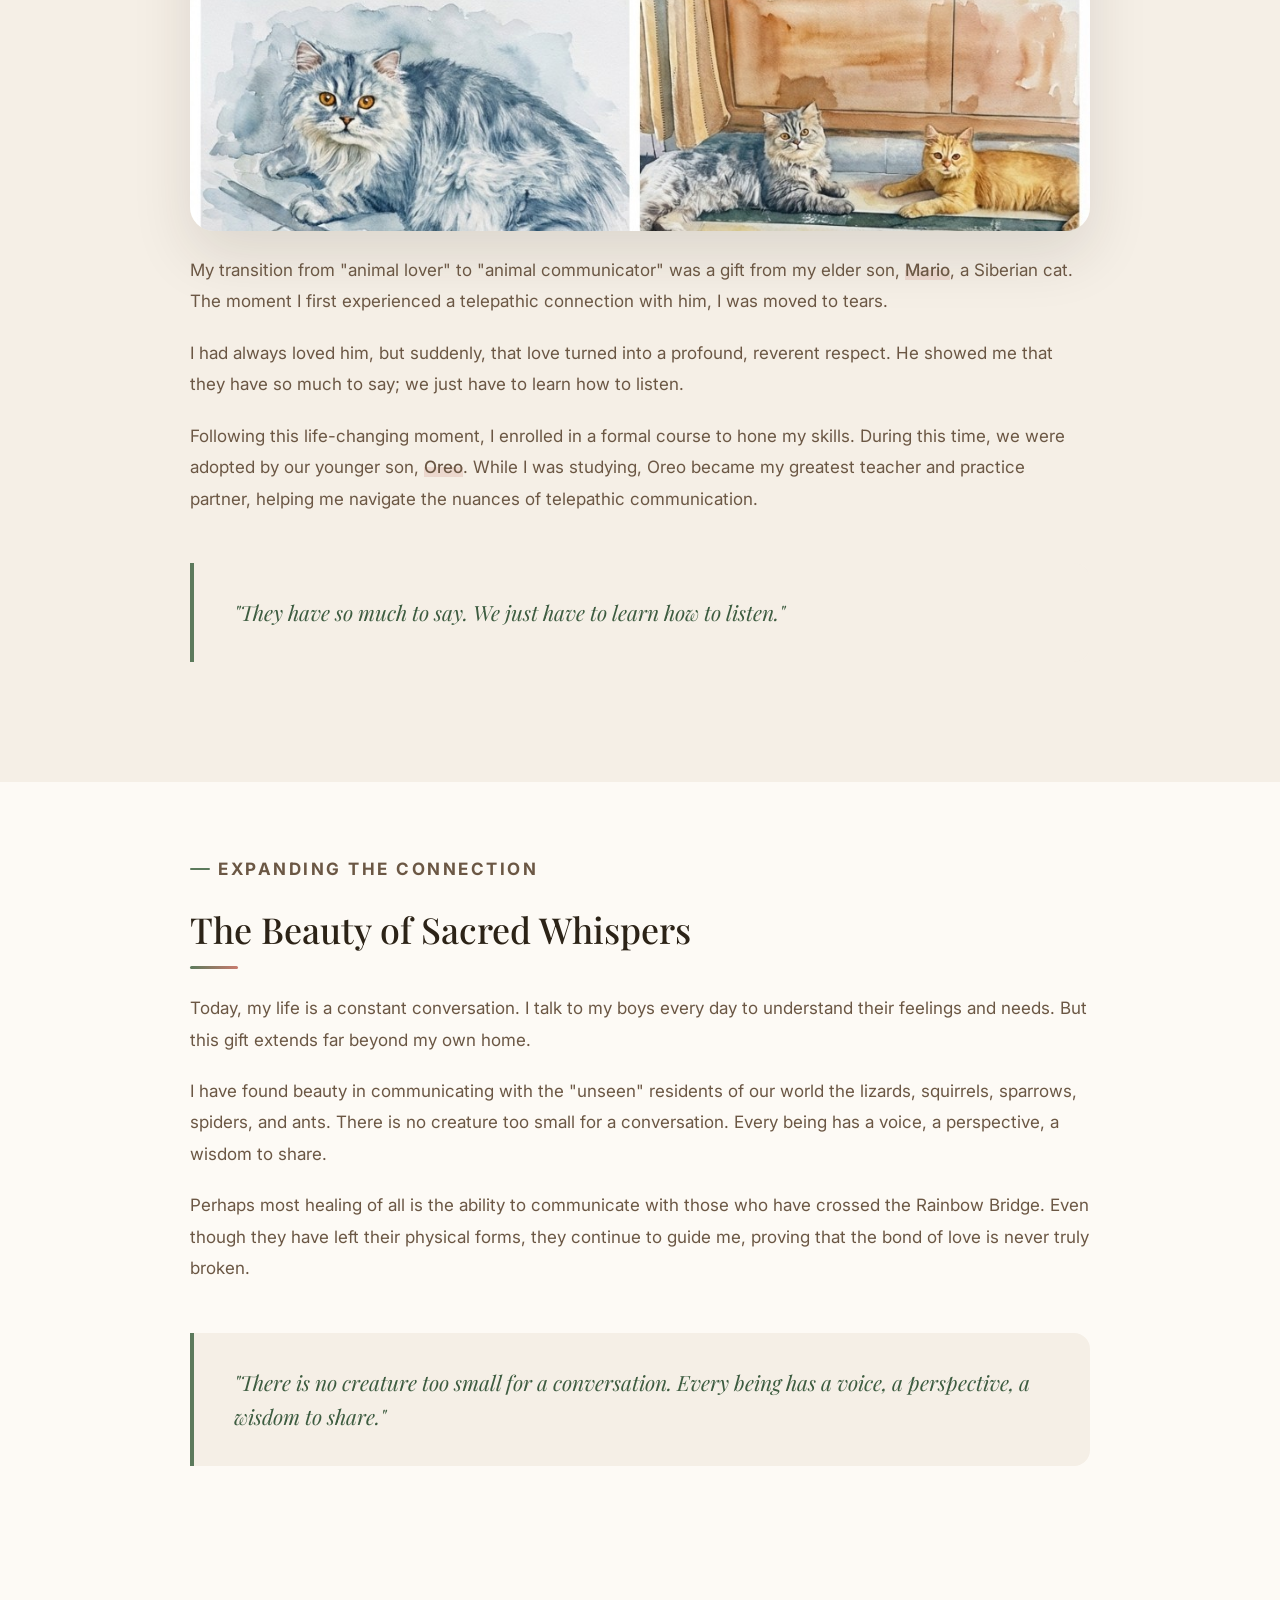
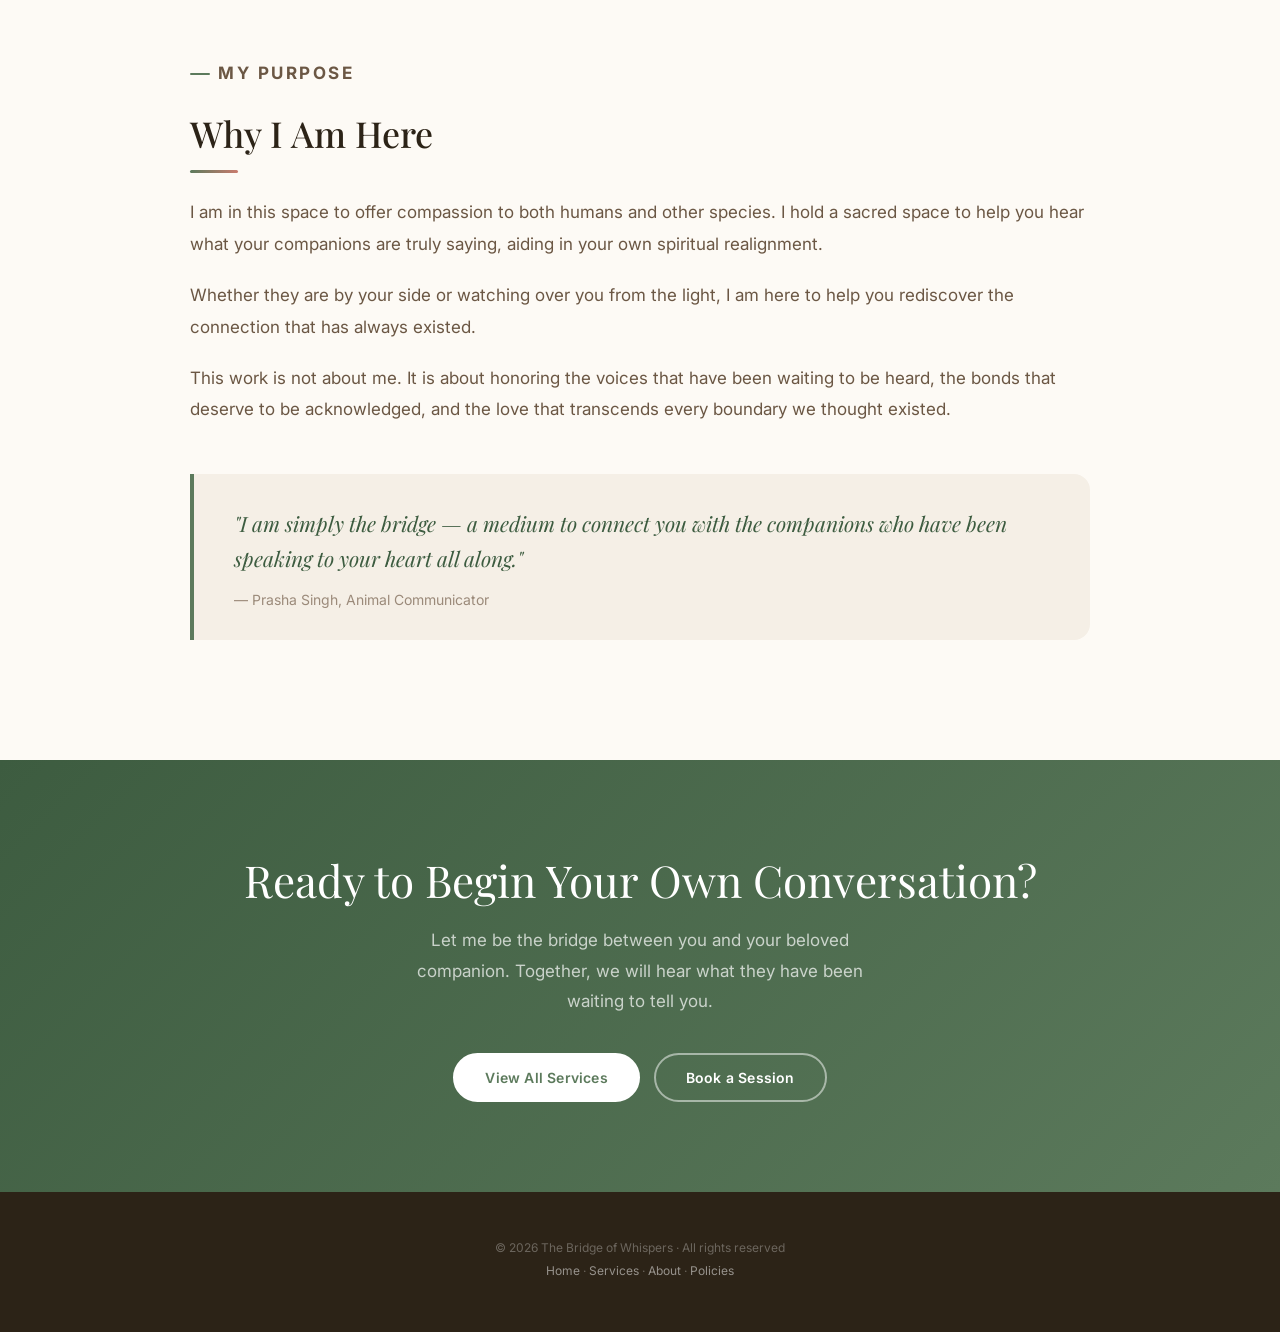
==== commit 8b650009: "fixed about section image" ====
--- a/about.html
+++ b/about.html
@@ -32,7 +32,15 @@
 }
 .nav-logo{display:flex;align-items:center;gap:14px;transition:opacity .2s}
 .nav-logo:hover{opacity:.9}
-.nav-logo img{height:56px;width:auto;min-width:56px;object-fit:contain;object-position:left center;flex-shrink:0}
+/* .nav-logo img{height:56px;width:auto;min-width:56px;object-fit:contain;object-position:left center;flex-shrink:0} */
+
+
+.nav-logo img{
+  height:76px;width:auto;min-width:56px;
+  object-fit:contain;object-position:left center;
+  flex-shrink:0;
+}
+
 .nav-logo .logo-text{font-family:'Playfair Display',serif;font-size:20px;font-weight:500;letter-spacing:1.2px;color:#2C2317;line-height:1.2}
 .nav-links{display:flex;align-items:center;gap:8px}
 .nav-links a{
@@ -80,7 +88,7 @@
 .page-hero img{
   height:125%;
   width:auto;
-  max-width:100%;
+  max-width:110%;
   object-fit:contain;
   display:block;
   margin:0 auto;
@@ -265,9 +273,13 @@
 
 <!-- ══ NAV ══ -->
 <nav class="nav">
-  <a href="index.html" class="nav-logo">
+  <!-- <a href="index.html" class="nav-logo">
     <img src="assets/logo.png" alt="Sacred Whispers — Animal Telepathic Communication">
     <span class="logo-text">Sacred Whispers</span>
+  </a> -->
+  <a href="index.html" class="nav-logo">
+    <img src="assets/logo6.png" alt="Sacred Whispers — Animal Telepathic Communication">
+    <!-- <span class="logo-text">Sacred Whispers</span> -->
   </a>
   <ul class="nav-links" id="navLinks">
     <li><a href="index.html#what">What Is This</a></li>
@@ -326,8 +338,8 @@
     <p class="section-tag r">Expanding the Connection</p>
     <h2 class="r">The Beauty of Sacred Whispers</h2>
     <p class="r">Today, my life is a constant conversation. I talk to my boys every day to understand their feelings and needs. But this gift extends far beyond my own home.</p>
-    <p class="r">I have found beauty in communicating with the <span class="highlight">"unseen" residents</span> of our world — the lizards, squirrels, sparrows, spiders, and ants. There is no creature too small for a conversation. Every being has a voice, a perspective, a wisdom to share.</p>
-    <p class="r">Perhaps most healing of all is the ability to communicate with those who have crossed the Rainbow Bridge. Even though they have left their physical forms, they continue to guide me, proving that <span class="highlight">the bond of love is never truly broken</span>.</p>
+    <p class="r">I have found beauty in communicating with the "unseen" residents of our world the lizards, squirrels, sparrows, spiders, and ants. There is no creature too small for a conversation. Every being has a voice, a perspective, a wisdom to share.</p>
+    <p class="r">Perhaps most healing of all is the ability to communicate with those who have crossed the Rainbow Bridge. Even though they have left their physical forms, they continue to guide me, proving that the bond of love is never truly broken.</p>
     <div class="quote-block r">
       <p>"There is no creature too small for a conversation. Every being has a voice, a perspective, a wisdom to share."</p>
     </div>
@@ -364,7 +376,7 @@
     <h2 class="r">Why I Am Here</h2>
     <p class="r">I am in this space to offer compassion to both humans and other species. I hold a sacred space to help you hear what your companions are truly saying, aiding in your own spiritual realignment.</p>
     <p class="r">Whether they are by your side or watching over you from the light, I am here to help you rediscover the connection that has always existed.</p>
-    <p class="r">This work is not about me. It is about <span class="highlight">honoring the voices</span> that have been waiting to be heard, the bonds that deserve to be acknowledged, and the love that transcends every boundary we thought existed.</p>
+    <p class="r">This work is not about me. It is about honoring the voices that have been waiting to be heard, the bonds that deserve to be acknowledged, and the love that transcends every boundary we thought existed.</p>
     <div class="quote-block r">
       <p>"I am simply the bridge — a medium to connect you with the companions who have been speaking to your heart all along."</p>
       <cite>— Prasha Singh, Animal Communicator</cite>
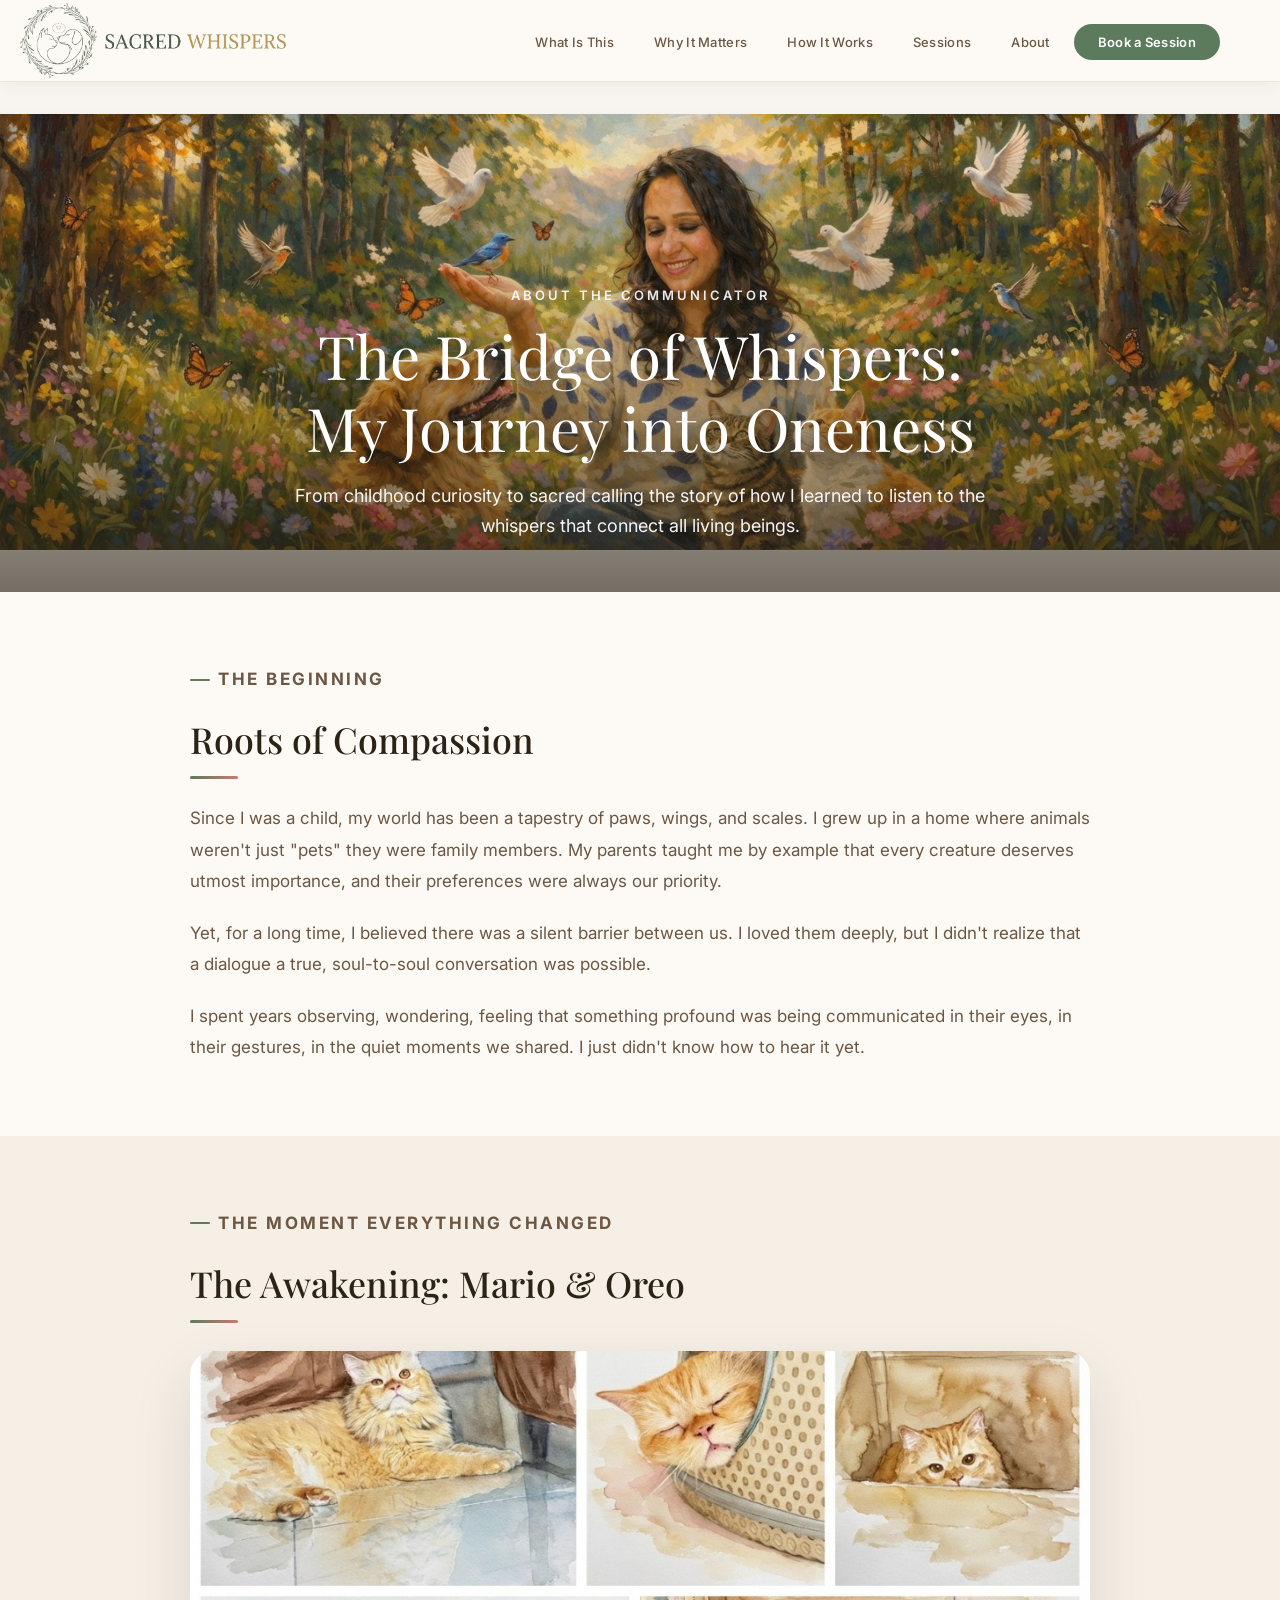
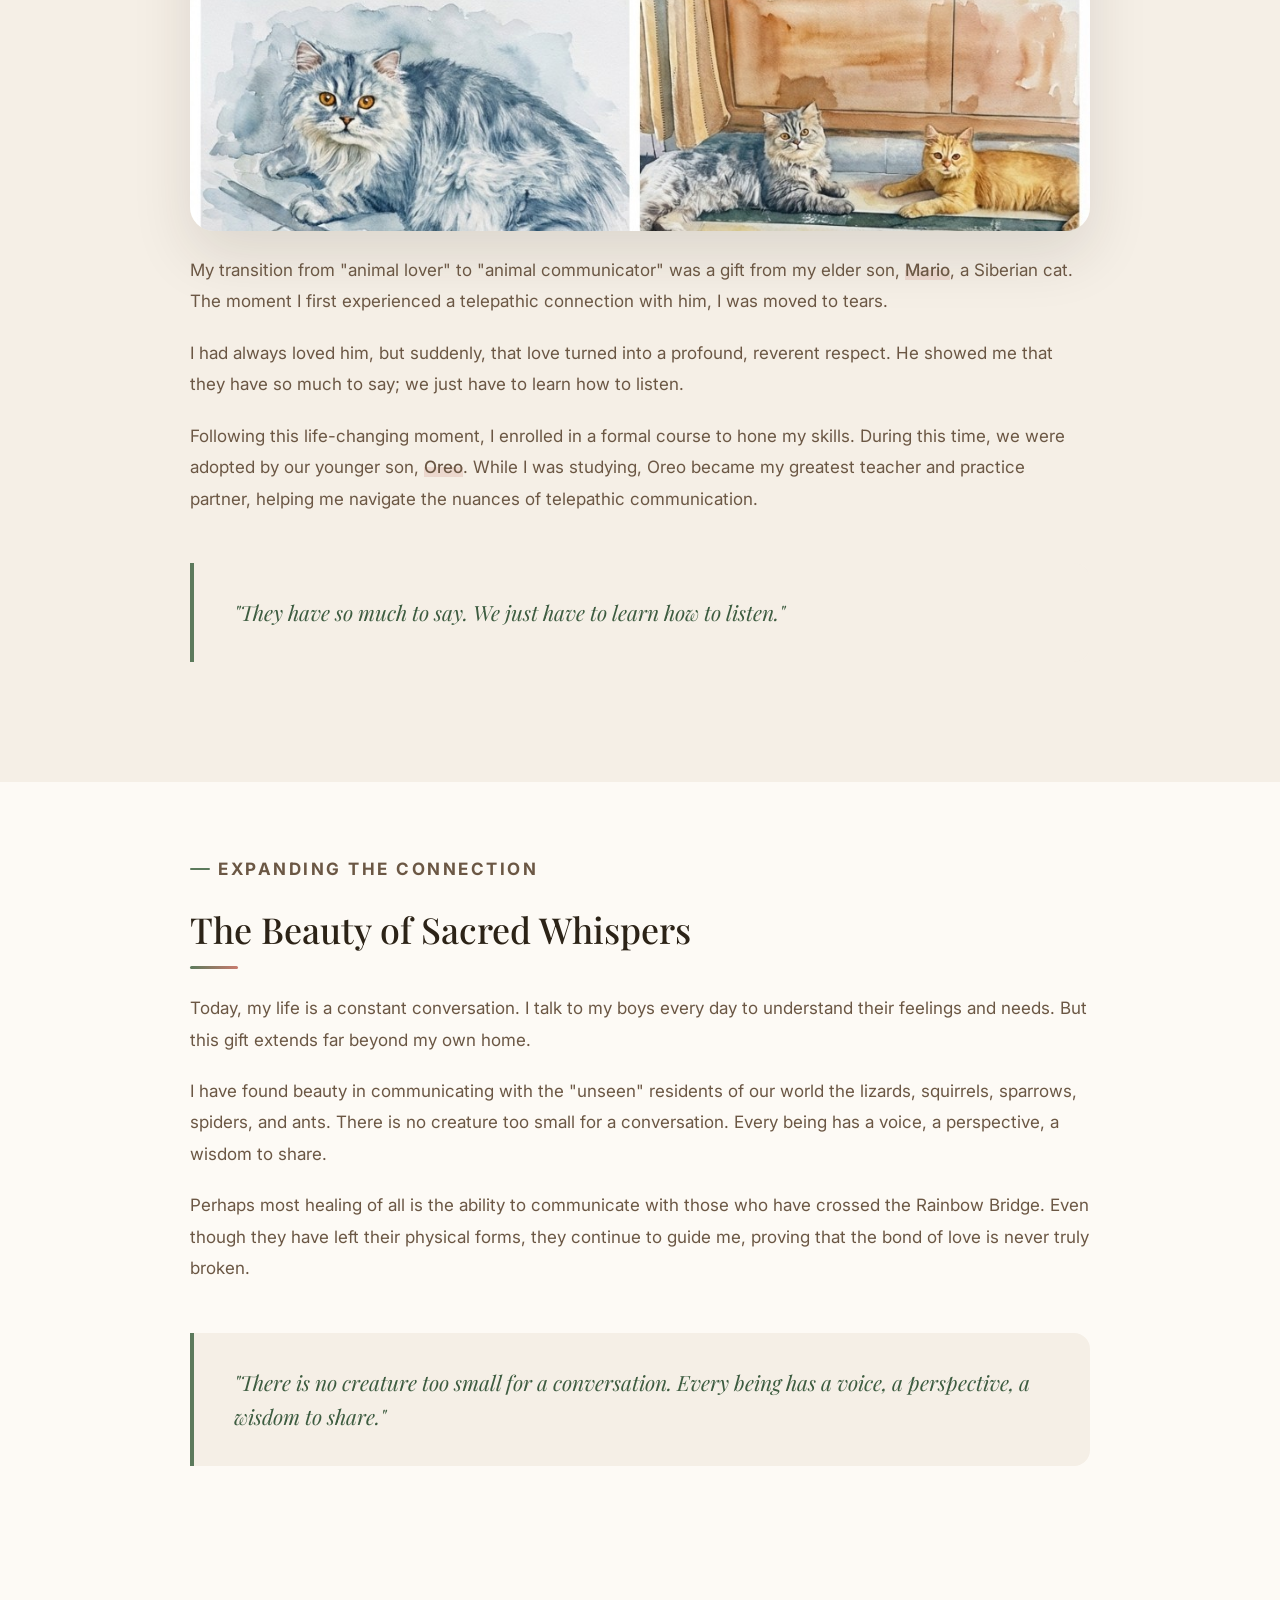
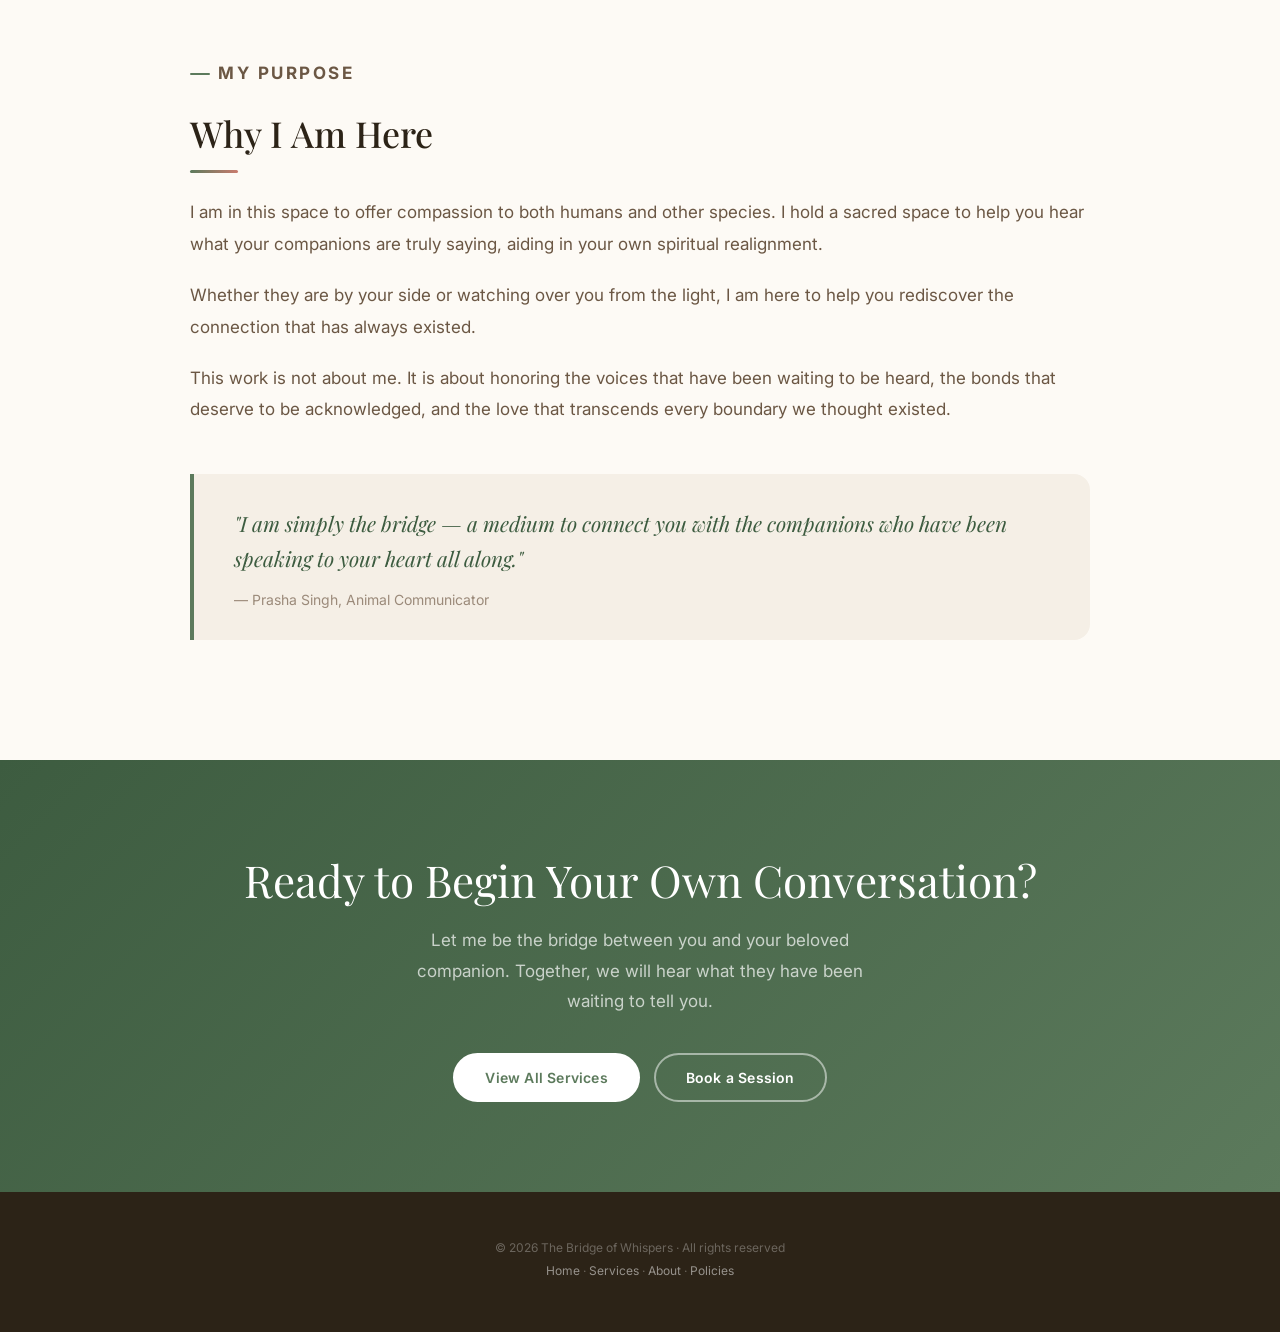
==== commit 742c002d: "about section logo fixed" ====
--- a/about.html
+++ b/about.html
@@ -24,7 +24,7 @@
 .nav{
   position:fixed;top:0;left:0;right:0;z-index:1000;
   display:flex;align-items:center;justify-content:space-between;
-  padding:0 60px;height:72px;
+  padding:0 60px 0 20px;height:82px;
   background:rgba(253,250,245,0.96);
   backdrop-filter:blur(12px);
   border-bottom:1px solid #EDE4D6;
